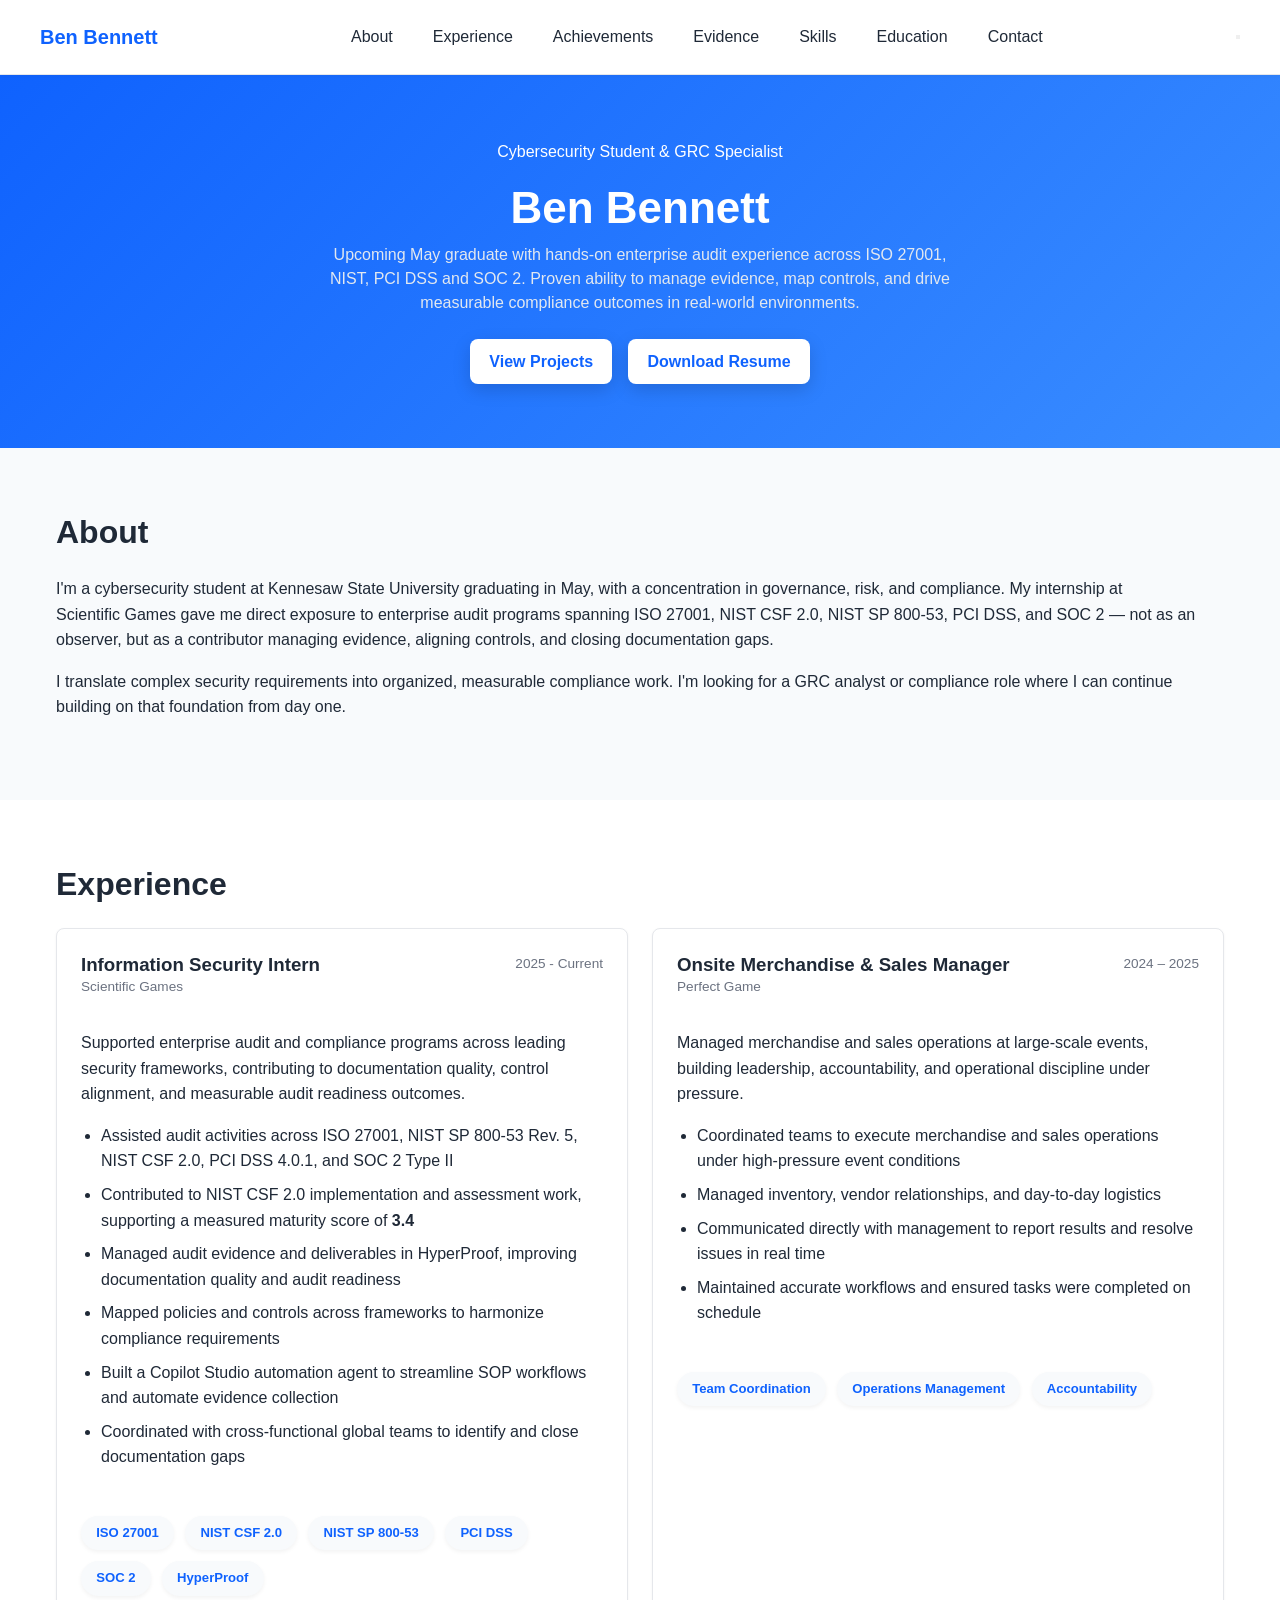
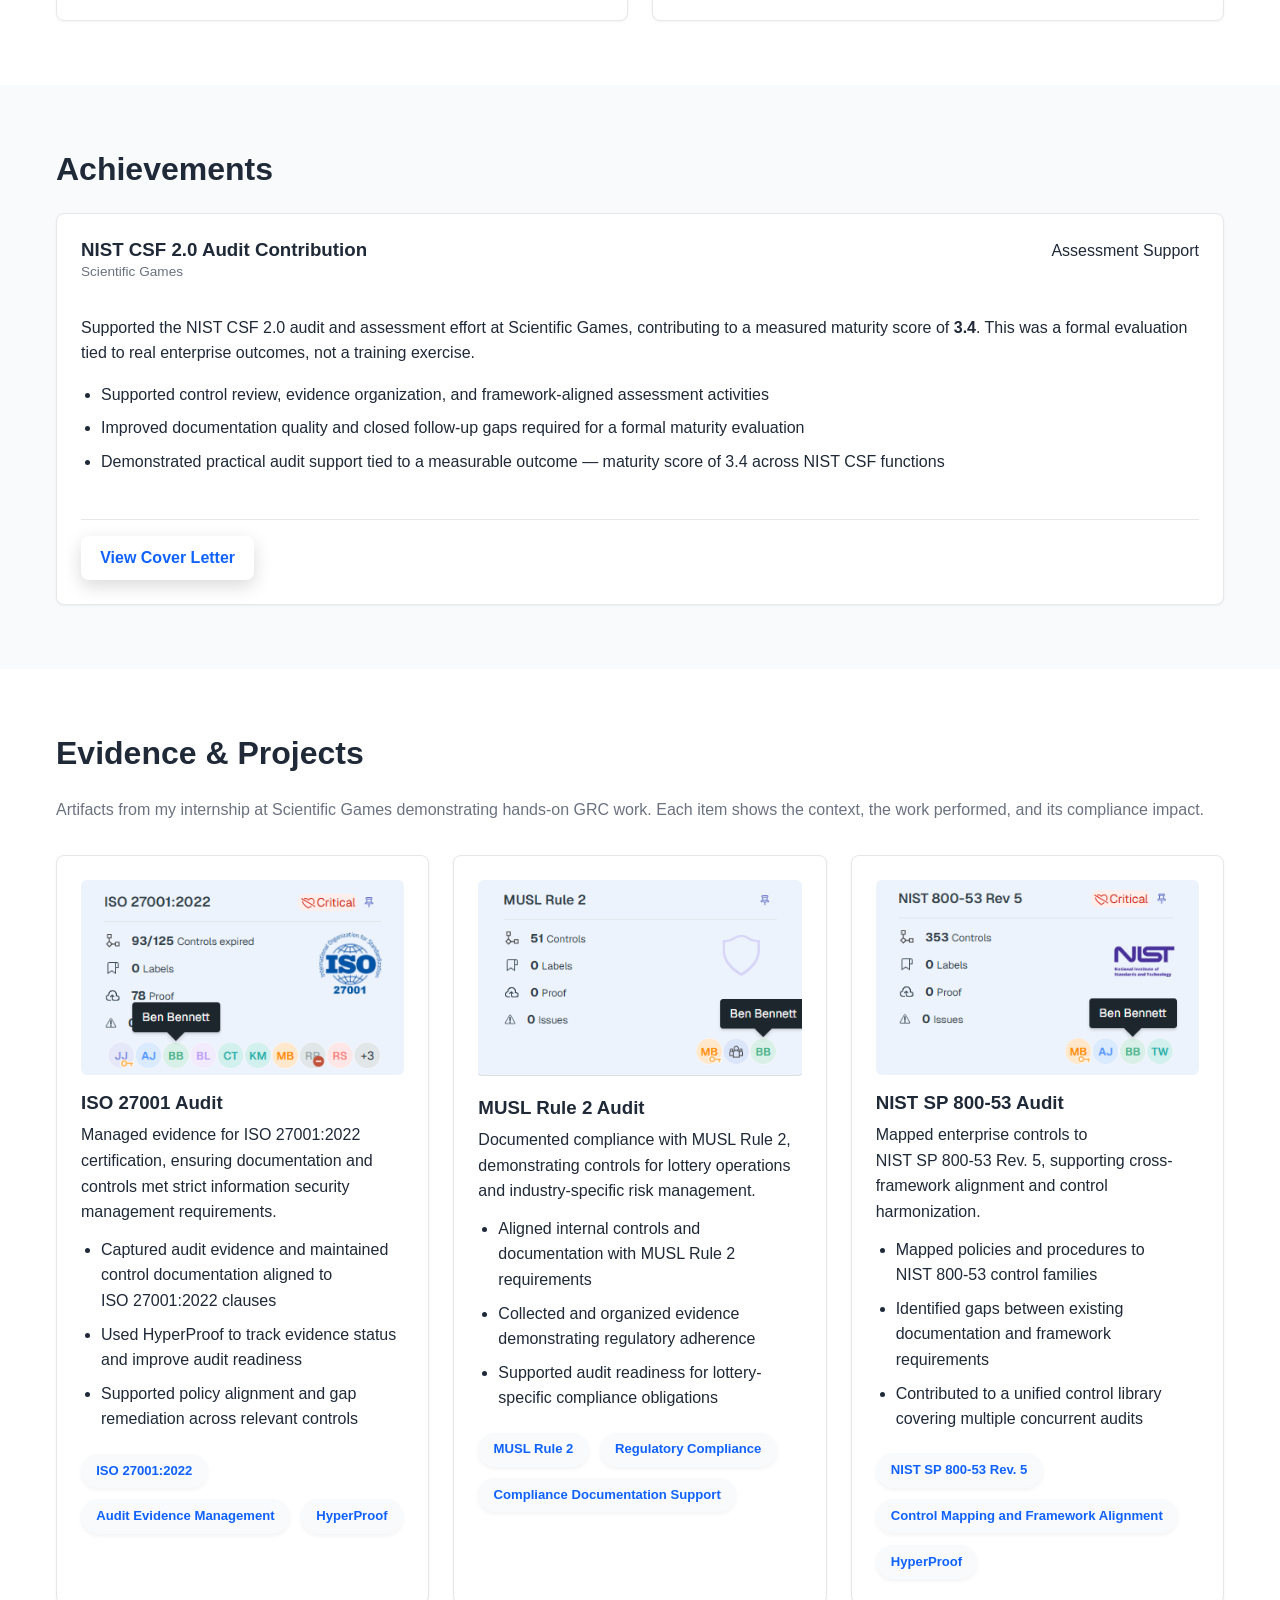
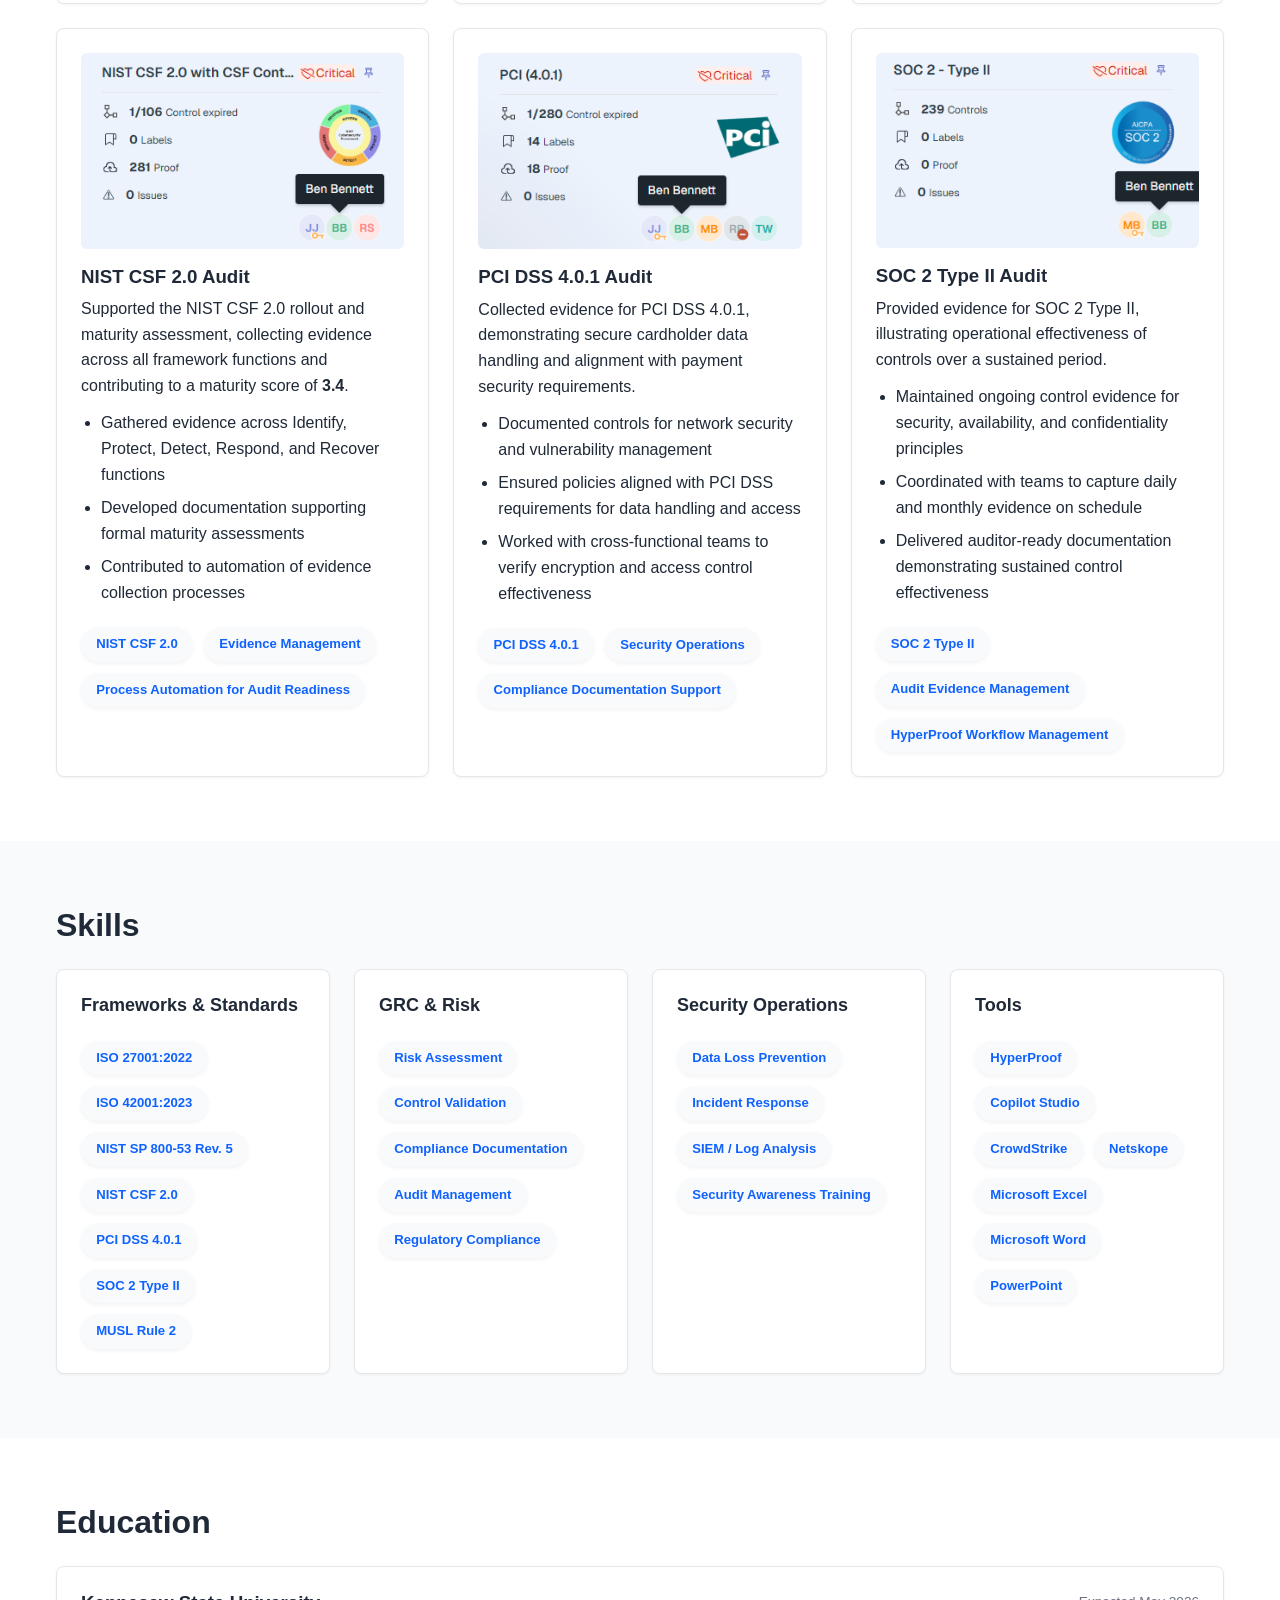
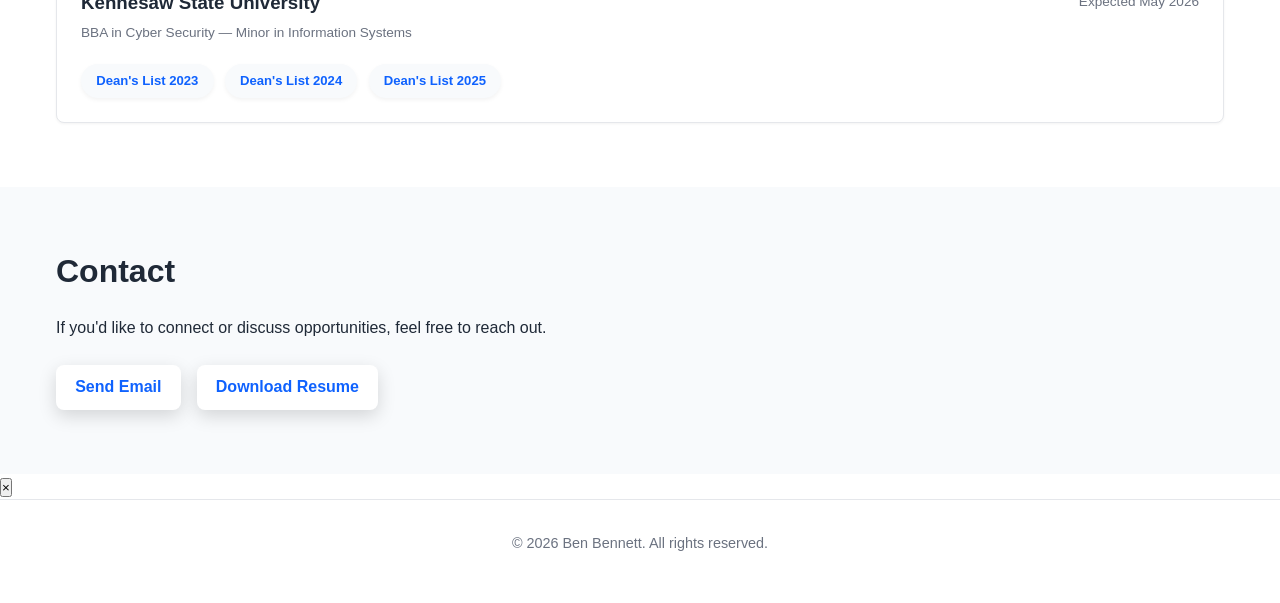
==== index.html @ 5d90ade7 "Update role dates in index.html" ====
<!DOCTYPE html>
<html lang="en">
<head>
  <meta charset="UTF-8" />
  <meta name="viewport" content="width=device-width, initial-scale=1.0" />
  <title>Ben Bennett | GRC‑Focused Cybersecurity Portfolio</title>
  <link rel="preconnect" href="https://fonts.googleapis.com" />
  <link rel="preconnect" href="https://fonts.gstatic.com" crossorigin />
  <link href="https://fonts.googleapis.com/css2?family=DM+Sans:ital,opsz,wght@0,9..40,400;0,9..40,500;0,9..40,600;0,9..40,700;1,9..40,400&family=DM+Mono:wght@400;500&display=swap" rel="stylesheet" />
  <link rel="stylesheet" href="style.css" />
</head>
<body>
  <!-- Sticky Navigation -->
  <header>
    <nav class="navbar">
      <div class="container">
        <a href="#hero" class="logo">Ben Bennett</a>
        <ul class="nav-links">
          <li><a href="#about">About</a></li>
          <li><a href="#experience">Experience</a></li>
          <li><a href="#achievements">Achievements</a></li>
          <li><a href="#evidence">Evidence</a></li>
          <li><a href="#skills">Skills</a></li>
          <li><a href="#education">Education</a></li>
          <li><a href="#contact">Contact</a></li>
        </ul>
        <button class="nav-toggle" aria-label="Toggle navigation" aria-expanded="false">
          <span></span><span></span><span></span>
        </button>
      </div>
    </nav>
  </header>

  <main>
    <!-- Hero Section -->
    <section id="hero" class="hero">
      <div class="container hero-content">
        <p class="hero-eyebrow">Cybersecurity Student &amp; GRC Specialist</p>
        <h1>Ben Bennett</h1>
        <p class="hero-subtitle">
          Upcoming May graduate with hands‑on enterprise audit experience across ISO&nbsp;27001, NIST, PCI&nbsp;DSS and SOC&nbsp;2. Proven ability to manage evidence, map controls, and drive measurable compliance outcomes in real-world environments.
        </p>
        <div class="hero-actions">
          <a href="#evidence" class="btn btn-primary">View Projects</a>
          <a href="assets/Ben_Bennett_Resume.pdf" class="btn btn-outline" download>Download Resume</a>
        </div>
      </div>
    </section>

    <!-- About Section -->
    <section id="about" class="section section-alt">
      <div class="container">
        <h2>About</h2>
        <div class="about-content">
          <p>
            I'm a cybersecurity student at Kennesaw State University graduating in May, with a concentration in governance, risk, and compliance. My internship at Scientific&nbsp;Games gave me direct exposure to enterprise audit programs spanning ISO&nbsp;27001, NIST CSF&nbsp;2.0, NIST&nbsp;SP&nbsp;800‑53, PCI&nbsp;DSS, and SOC&nbsp;2 — not as an observer, but as a contributor managing evidence, aligning controls, and closing documentation gaps.
          </p>
          <p>
            I translate complex security requirements into organized, measurable compliance work. I'm looking for a GRC analyst or compliance role where I can continue building on that foundation from day one.
          </p>
        </div>
      </div>
    </section>

    <!-- Experience Section -->
    <section id="experience" class="section">
      <div class="container">
        <h2>Experience</h2>
        <div class="experience-grid">

          <!-- Scientific Games -->
          <article class="card experience-card">
            <div class="role-header">
              <div>
                <h3>Information Security Intern</h3>
                <p class="role-company">Scientific Games</p>
              </div>
              <p class="role-date">2025 - Current</p>
            </div>
            <p class="role-summary">
              Supported enterprise audit and compliance programs across leading security frameworks, contributing to documentation quality, control alignment, and measurable audit readiness outcomes.
            </p>
            <ul class="experience-points">
              <li>Assisted audit activities across ISO&nbsp;27001, NIST&nbsp;SP&nbsp;800‑53&nbsp;Rev.&nbsp;5, NIST&nbsp;CSF&nbsp;2.0, PCI&nbsp;DSS&nbsp;4.0.1, and SOC&nbsp;2&nbsp;Type&nbsp;II</li>
              <li>Contributed to NIST&nbsp;CSF&nbsp;2.0 implementation and assessment work, supporting a measured maturity score of <strong>3.4</strong></li>
              <li>Managed audit evidence and deliverables in HyperProof, improving documentation quality and audit readiness</li>
              <li>Mapped policies and controls across frameworks to harmonize compliance requirements</li>
              <li>Built a Copilot Studio automation agent to streamline SOP workflows and automate evidence collection</li>
              <li>Coordinated with cross‑functional global teams to identify and close documentation gaps</li>
            </ul>
            <div class="tag-cloud">
              <span class="tag">ISO 27001</span>
              <span class="tag">NIST CSF 2.0</span>
              <span class="tag">NIST SP 800‑53</span>
              <span class="tag">PCI DSS</span>
              <span class="tag">SOC 2</span>
              <span class="tag">HyperProof</span>
            </div>
          </article>

          <!-- Perfect Game -->
          <article class="card experience-card">
            <div class="role-header">
              <div>
                <h3>Onsite Merchandise &amp; Sales Manager</h3>
                <p class="role-company">Perfect Game</p>
              </div>
              <p class="role-date">2024 – 2025</p>
            </div>
            <p class="role-summary">
              Managed merchandise and sales operations at large-scale events, building leadership, accountability, and operational discipline under pressure.
            </p>
            <ul class="experience-points">
              <li>Coordinated teams to execute merchandise and sales operations under high-pressure event conditions</li>
              <li>Managed inventory, vendor relationships, and day‑to‑day logistics</li>
              <li>Communicated directly with management to report results and resolve issues in real time</li>
              <li>Maintained accurate workflows and ensured tasks were completed on schedule</li>
            </ul>
            <div class="tag-cloud">
              <span class="tag">Team Coordination</span>
              <span class="tag">Operations Management</span>
              <span class="tag">Accountability</span>
            </div>
          </article>

        </div>
      </div>
    </section>

    <!-- Achievements Section -->
    <section id="achievements" class="section section-alt">
      <div class="container">
        <h2>Achievements</h2>
        <div class="achievement-grid">

          <article class="card achievement-card">
            <div class="role-header">
              <div>
                <h3>NIST CSF 2.0 Audit Contribution</h3>
                <p class="role-company">Scientific Games</p>
              </div>
              <span class="role-badge">Assessment Support</span>
            </div>
            <p class="role-summary">
              Supported the NIST&nbsp;CSF&nbsp;2.0 audit and assessment effort at Scientific Games, contributing to a measured maturity score of <strong>3.4</strong>. This was a formal evaluation tied to real enterprise outcomes, not a training exercise.
            </p>
            <ul class="experience-points">
              <li>Supported control review, evidence organization, and framework-aligned assessment activities</li>
              <li>Improved documentation quality and closed follow-up gaps required for a formal maturity evaluation</li>
              <li>Demonstrated practical audit support tied to a measurable outcome — maturity score of 3.4 across NIST CSF functions</li>
            </ul>
            <div class="achievement-actions">
              <a class="btn btn-primary" href="assets/NIST CSF 2.0 Audit Cover Letter - Redacted.pdf" target="_blank" rel="noopener">View Cover Letter</a>
            </div>
          </article>

        </div>
      </div>
    </section>

    <!-- Evidence Section -->
    <section id="evidence" class="section">
      <div class="container">
        <h2>Evidence &amp; Projects</h2>
        <p class="section-intro">
          Artifacts from my internship at Scientific Games demonstrating hands‑on GRC work. Each item shows the context, the work performed, and its compliance impact.
        </p>
        <div class="evidence-grid">

          <!-- ISO 27001 -->
          <article class="card evidence-card">
            <div class="evidence-image">
              <img src="assets/images/iso-27001.png" alt="ISO 27001 audit evidence screenshot" class="expandable-image" />
            </div>
            <div class="evidence-content">
              <h3>ISO 27001 Audit</h3>
              <p class="evidence-context">
                Managed evidence for ISO&nbsp;27001:2022 certification, ensuring documentation and controls met strict information security management requirements.
              </p>
              <ul class="evidence-points">
                <li>Captured audit evidence and maintained control documentation aligned to ISO&nbsp;27001:2022 clauses</li>
                <li>Used HyperProof to track evidence status and improve audit readiness</li>
                <li>Supported policy alignment and gap remediation across relevant controls</li>
              </ul>
              <div class="tag-cloud">
                <span class="tag">ISO 27001:2022</span>
                <span class="tag">Audit Evidence Management</span>
                <span class="tag">HyperProof</span>
              </div>
            </div>
          </article>

          <!-- MUSL Rule 2 -->
          <article class="card evidence-card">
            <div class="evidence-image">
              <img src="assets/images/musl-rule-2.png" alt="MUSL Rule 2 compliance screenshot" class="expandable-image" />
            </div>
            <div class="evidence-content">
              <h3>MUSL Rule 2 Audit</h3>
              <p class="evidence-context">
                Documented compliance with MUSL Rule 2, demonstrating controls for lottery operations and industry-specific risk management.
              </p>
              <ul class="evidence-points">
                <li>Aligned internal controls and documentation with MUSL Rule 2 requirements</li>
                <li>Collected and organized evidence demonstrating regulatory adherence</li>
                <li>Supported audit readiness for lottery-specific compliance obligations</li>
              </ul>
              <div class="tag-cloud">
                <span class="tag">MUSL Rule 2</span>
                <span class="tag">Regulatory Compliance</span>
                <span class="tag">Compliance Documentation Support</span>
              </div>
            </div>
          </article>

          <!-- NIST SP 800-53 -->
          <article class="card evidence-card">
            <div class="evidence-image">
              <img src="assets/images/nist-800-53.png" alt="NIST SP 800-53 control mapping screenshot" class="expandable-image" />
            </div>
            <div class="evidence-content">
              <h3>NIST SP 800‑53 Audit</h3>
              <p class="evidence-context">
                Mapped enterprise controls to NIST&nbsp;SP&nbsp;800‑53&nbsp;Rev.&nbsp;5, supporting cross-framework alignment and control harmonization.
              </p>
              <ul class="evidence-points">
                <li>Mapped policies and procedures to NIST&nbsp;800‑53 control families</li>
                <li>Identified gaps between existing documentation and framework requirements</li>
                <li>Contributed to a unified control library covering multiple concurrent audits</li>
              </ul>
              <div class="tag-cloud">
                <span class="tag">NIST SP 800‑53 Rev. 5</span>
                <span class="tag">Control Mapping and Framework Alignment</span>
                <span class="tag">HyperProof</span>
              </div>
            </div>
          </article>

          <!-- NIST CSF 2.0 -->
          <article class="card evidence-card">
            <div class="evidence-image">
              <img src="assets/images/nist-csf-2.0.png" alt="NIST CSF 2.0 evidence management screenshot" class="expandable-image" />
            </div>
            <div class="evidence-content">
              <h3>NIST CSF 2.0 Audit</h3>
              <p class="evidence-context">
                Supported the NIST&nbsp;CSF&nbsp;2.0 rollout and maturity assessment, collecting evidence across all framework functions and contributing to a maturity score of <strong>3.4</strong>.
              </p>
              <ul class="evidence-points">
                <li>Gathered evidence across Identify, Protect, Detect, Respond, and Recover functions</li>
                <li>Developed documentation supporting formal maturity assessments</li>
                <li>Contributed to automation of evidence collection processes</li>
              </ul>
              <div class="tag-cloud">
                <span class="tag">NIST CSF 2.0</span>
                <span class="tag">Evidence Management</span>
                <span class="tag">Process Automation for Audit Readiness</span>
              </div>
            </div>
          </article>

          <!-- PCI DSS -->
          <article class="card evidence-card">
            <div class="evidence-image">
              <img src="assets/images/pci-dss-4.0.1.png" alt="PCI DSS 4.0.1 evidence screenshot" class="expandable-image" />
            </div>
            <div class="evidence-content">
              <h3>PCI DSS 4.0.1 Audit</h3>
              <p class="evidence-context">
                Collected evidence for PCI&nbsp;DSS&nbsp;4.0.1, demonstrating secure cardholder data handling and alignment with payment security requirements.
              </p>
              <ul class="evidence-points">
                <li>Documented controls for network security and vulnerability management</li>
                <li>Ensured policies aligned with PCI&nbsp;DSS requirements for data handling and access</li>
                <li>Worked with cross-functional teams to verify encryption and access control effectiveness</li>
              </ul>
              <div class="tag-cloud">
                <span class="tag">PCI DSS 4.0.1</span>
                <span class="tag">Security Operations</span>
                <span class="tag">Compliance Documentation Support</span>
              </div>
            </div>
          </article>

          <!-- SOC 2 -->
          <article class="card evidence-card">
            <div class="evidence-image">
              <img src="assets/images/soc-2-type-ii.png" alt="SOC 2 Type II evidence screenshot" class="expandable-image" />
            </div>
            <div class="evidence-content">
              <h3>SOC 2 Type II Audit</h3>
              <p class="evidence-context">
                Provided evidence for SOC&nbsp;2&nbsp;Type&nbsp;II, illustrating operational effectiveness of controls over a sustained period.
              </p>
              <ul class="evidence-points">
                <li>Maintained ongoing control evidence for security, availability, and confidentiality principles</li>
                <li>Coordinated with teams to capture daily and monthly evidence on schedule</li>
                <li>Delivered auditor-ready documentation demonstrating sustained control effectiveness</li>
              </ul>
              <div class="tag-cloud">
                <span class="tag">SOC 2 Type II</span>
                <span class="tag">Audit Evidence Management</span>
                <span class="tag">HyperProof Workflow Management</span>
              </div>
            </div>
          </article>

        </div>
      </div>
    </section>

    <!-- Skills Section -->
    <section id="skills" class="section section-alt">
      <div class="container">
        <h2>Skills</h2>
        <div class="skills-grid">

          <div class="skill-group">
            <h3>Frameworks &amp; Standards</h3>
            <div class="tag-cloud">
              <span class="tag">ISO 27001:2022</span>
              <span class="tag">ISO 42001:2023</span>
              <span class="tag">NIST SP 800‑53 Rev. 5</span>
              <span class="tag">NIST CSF 2.0</span>
              <span class="tag">PCI DSS 4.0.1</span>
              <span class="tag">SOC 2 Type II</span>
              <span class="tag">MUSL Rule 2</span>
            </div>
          </div>

          <div class="skill-group">
            <h3>GRC &amp; Risk</h3>
            <div class="tag-cloud">
              <span class="tag">Risk Assessment</span>
              <span class="tag">Control Validation</span>
              <span class="tag">Compliance Documentation</span>
              <span class="tag">Audit Management</span>
              <span class="tag">Regulatory Compliance</span>
            </div>
          </div>

          <div class="skill-group">
            <h3>Security Operations</h3>
            <div class="tag-cloud">
              <span class="tag">Data Loss Prevention</span>
              <span class="tag">Incident Response</span>
              <span class="tag">SIEM / Log Analysis</span>
              <span class="tag">Security Awareness Training</span>
            </div>
          </div>

          <div class="skill-group">
            <h3>Tools</h3>
            <div class="tag-cloud">
              <span class="tag">HyperProof</span>
              <span class="tag">Copilot Studio</span>
              <span class="tag">CrowdStrike</span>
              <span class="tag">Netskope</span>
              <span class="tag">Microsoft Excel</span>
              <span class="tag">Microsoft Word</span>
              <span class="tag">PowerPoint</span>
            </div>
          </div>

        </div>
      </div>
    </section>

    <!-- Education Section -->
    <section id="education" class="section">
      <div class="container">
        <h2>Education</h2>
        <div class="education-card card">
          <div class="role-header">
            <div>
              <h3>Kennesaw State University</h3>
              <p class="role-company">BBA in Cyber Security &mdash; Minor in Information Systems</p>
            </div>
            <p class="role-date">Expected May 2026</p>
          </div>
          <div class="tag-cloud" style="margin-top: 0.75rem;">
            <span class="tag tag-accent">Dean's List 2023</span>
            <span class="tag tag-accent">Dean's List 2024</span>
            <span class="tag tag-accent">Dean's List 2025</span>
          </div>
        </div>
      </div>
    </section>

    <!-- Contact Section -->
    <section id="contact" class="section section-alt">
      <div class="container">
        <h2>Contact</h2>
        <p>
          If you'd like to connect or discuss opportunities, feel free to reach out.
        </p>
        <div class="contact-items">
          <a href="mailto:your-email@example.com" class="btn btn-primary">Send Email</a>
          <a href="assets/Ben_Bennett_Resume.pdf" class="btn btn-outline" download>Download Resume</a>
        </div>
      </div>
    </section>
  </main>

  <!-- Image Lightbox -->
  <div id="lightbox" class="lightbox" role="dialog" aria-modal="true" aria-label="Image preview">
    <button class="lightbox-close" id="lightbox-close" aria-label="Close preview">&times;</button>
    <img id="lightbox-img" src="" alt="" />
  </div>

  <footer class="footer">
    <div class="container">
      <p>&copy; 2026 Ben Bennett. All rights reserved.</p>
    </div>
  </footer>

  <script src="script.js"></script>
</body>
</html>
---- style.css ----
:root {
  --primary: #0F62FE;
  --secondary: #0043CE;
  --bg: #FFFFFF;
  --alt-bg: #F8FAFC;
  --text: #1F2937;
  --muted-text: #6B7280;
  --card-bg: #FFFFFF;
  --line: #E5E7EB;
  --shadow: 0 1px 3px rgba(0, 0, 0, 0.05);
}

/* Global resets */
* {
  box-sizing: border-box;
  margin: 0;
  padding: 0;
}

body {
  font-family: "Inter", "Segoe UI", Tahoma, Geneva, Verdana, sans-serif;
  font-size: 16px;
  line-height: 1.6;
  background: var(--bg);
  color: var(--text);
}

h1, h2, h3 {
  font-weight: 700;
  line-height: 1.25;
}

p {
  margin-bottom: 1rem;
}

a {
  color: var(--primary);
  text-decoration: none;
}
a:hover {
  text-decoration: underline;
}

/* Container */
.container {
  width: 100%;
  max-width: 1200px;
  margin: 0 auto;
  padding: 0 1rem;
}

/* Navigation */
.navbar {
  position: sticky;
  top: 0;
  width: 100%;
  background: var(--bg);
  z-index: 1000;
  border-bottom: 1px solid var(--line);
  box-shadow: 0 2px 4px rgba(0, 0, 0, 0.04);
}
.navbar .container {
  display: flex;
  justify-content: space-between;
  align-items: center;
  padding: 1rem 0;
}
.logo {
  font-size: 1.25rem;
  font-weight: 700;
  color: var(--primary);
  text-decoration: none;
}
.nav-links {
  display: flex;
  list-style: none;
  gap: 1rem;
}
.nav-links a {
  display: block;
  padding: 0.5rem 0.75rem;
  font-weight: 500;
  border-radius: 6px;
  color: var(--text);
  transition: background 0.2s, color 0.2s;
}
.nav-links a:hover {
  background: var(--primary);
  color: #ffffff;
}

/* Hero */
.hero {
  background: linear-gradient(135deg, var(--primary) 0%, #3A8DFF 100%);
  color: #ffffff;
  text-align: center;
  padding: 4rem 0;
}
.hero h1 {
  font-size: 2.75rem;
  margin-bottom: 0.5rem;
}
.hero h2 {
  font-size: 1.5rem;
  font-weight: 500;
  margin-bottom: 1rem;
}
.hero-subtitle {
  max-width: 640px;
  margin: 0 auto 1.5rem;
  line-height: 1.5;
  color: #E2E8F0;
}
.hero-actions {
  display: flex;
  justify-content: center;
  align-items: center;
  flex-wrap: wrap;
  gap: 1rem;
}

/* Buttons */
.btn {
  display: inline-block;
  padding: 0.6rem 1.2rem;
  border-radius: 8px;
  background: #ffffff;
  color: var(--primary);
  text-decoration: none;
  font-weight: 600;
  box-shadow: 0 6px 18px rgba(0,0,0,0.15);
  transition: all 0.2s ease;
}

.btn:hover {
  transform: translateY(-2px);
  box-shadow: 0 10px 22px rgba(0,0,0,0.2);
}
.btn-primary {
  background: #ffffff;
  color: var(--primary);
}
.btn-primary:hover {
  background: #e2e8f0;
}
.btn-secondary {
  background: var(--secondary);
  color: #ffffff;
}
.btn-secondary:hover {
  background: var(--primary);
}

/* Sections */
.section {
  padding: 4rem 0;
}
.section-alt {
  background: var(--alt-bg);
}
.section h2 {
  font-size: 2rem;
  margin-bottom: 1.5rem;
  color: var(--text);
}
.section-intro {
  margin-bottom: 2rem;
  color: var(--muted-text);
}

/* Cards */
.card {
  background: var(--card-bg);
  border: 1px solid var(--line);
  border-radius: 8px;
  padding: 1.5rem;
  box-shadow: var(--shadow);
  transition: box-shadow 0.2s ease;
}
.card:hover {
  box-shadow: 0 4px 8px rgba(0, 0, 0, 0.08);
}
.experience-card, .achievement-card, .evidence-card {
  display: flex;
  flex-direction: column;
}

/* Role headers */
.role-header {
  display: flex;
  justify-content: space-between;
  align-items: flex-start;
  margin-bottom: 1rem;
}
.role-company, .role-date {
  font-size: 0.85rem;
  color: var(--muted-text);
}
.role-summary {
  margin-bottom: 1rem;
  color: var(--text);
}
.experience-points, .evidence-points {
  list-style: disc;
  padding-left: 1.25rem;
  margin-bottom: 1rem;
  color: var(--text);
}
.experience-points li, .evidence-points li {
  margin-bottom: 0.5rem;
}
.achievement-actions {
  margin-top: 1.25rem;
  padding-top: 1rem;
  border-top: 1px solid var(--line);
  display: flex;
  justify-content: flex-start;
}

/* Grids */
.experience-grid,
.achievement-grid,
.evidence-grid,
.skills-grid {
  display: grid;
  grid-template-columns: repeat(auto-fit, minmax(280px, 1fr));
  gap: 1.5rem;
}
.skills-grid {
  grid-template-columns: repeat(auto-fit, minmax(240px, 1fr));
}

/* Evidence cards */
.evidence-card .evidence-image img {
  width: 100%;
  border-radius: 6px;
  margin-bottom: 1rem;
  display: block;
}
.evidence-content h3 {
  margin-bottom: 0.5rem;
}
.evidence-context {
  margin-bottom: 0.75rem;
  color: var(--text);
}
.evidence-tags {
  display: flex;
  flex-wrap: wrap;
  gap: 0.7rem;
  margin-top: 1.35rem;
  align-items: flex-start;
}

/* Tag styling */
.tag-cloud, .evidence-tags {
  display: flex;
  flex-wrap: wrap;
  gap: 0.7rem;
  margin-top: 1.35rem;
  align-items: flex-start;
}
.tag {
  display: inline-flex;
  align-items: center;
  justify-content: center;
  text-align: center;
  padding: 0.5rem 0.95rem;
  min-height: 2.15rem;
  max-width: 100%;
  font-size: 0.82rem;
  font-weight: 600;
  border-radius: 9999px;
  background: var(--alt-bg);
  color: var(--primary);
  line-height: 1.25;
  box-shadow: 0 2px 4px rgba(0, 0, 0, 0.05);
}

/* Skill groups */
.skill-group {
  background: var(--card-bg);
  border: 1px solid var(--line);
  border-radius: 8px;
  padding: 1.5rem;
  box-shadow: var(--shadow);
}
.skill-group h3 {
  margin-bottom: 0.75rem;
  font-size: 1.125rem;
}

/* Education */
.education-card {
  text-align: left;
}
.education-card h3 {
  margin-bottom: 0.5rem;
}
.education-card p {
  margin-bottom: 0.25rem;
}

/* Contact */
.contact-items {
  display: flex;
  flex-wrap: wrap;
  gap: 1rem;
  margin-top: 1.5rem;
}

/* Footer */
.footer {
  padding: 2rem 0;
  background: var(--bg);
  border-top: 1px solid var(--line);
  text-align: center;
}
.footer p {
  font-size: 0.9rem;
  color: var(--muted-text);
}

/* Responsive adjustments */
@media (max-width: 600px) {
  .hero h1 {
    font-size: 2.2rem;
  }
  .hero h2 {
    font-size: 1.2rem;
  }
}

.evidence-content .evidence-tags,
.skill-group .tag-cloud {
  padding-top: 0.15rem;
}

.evidence-tags .tag,
.tag-cloud .tag {
  align-self: center;
}
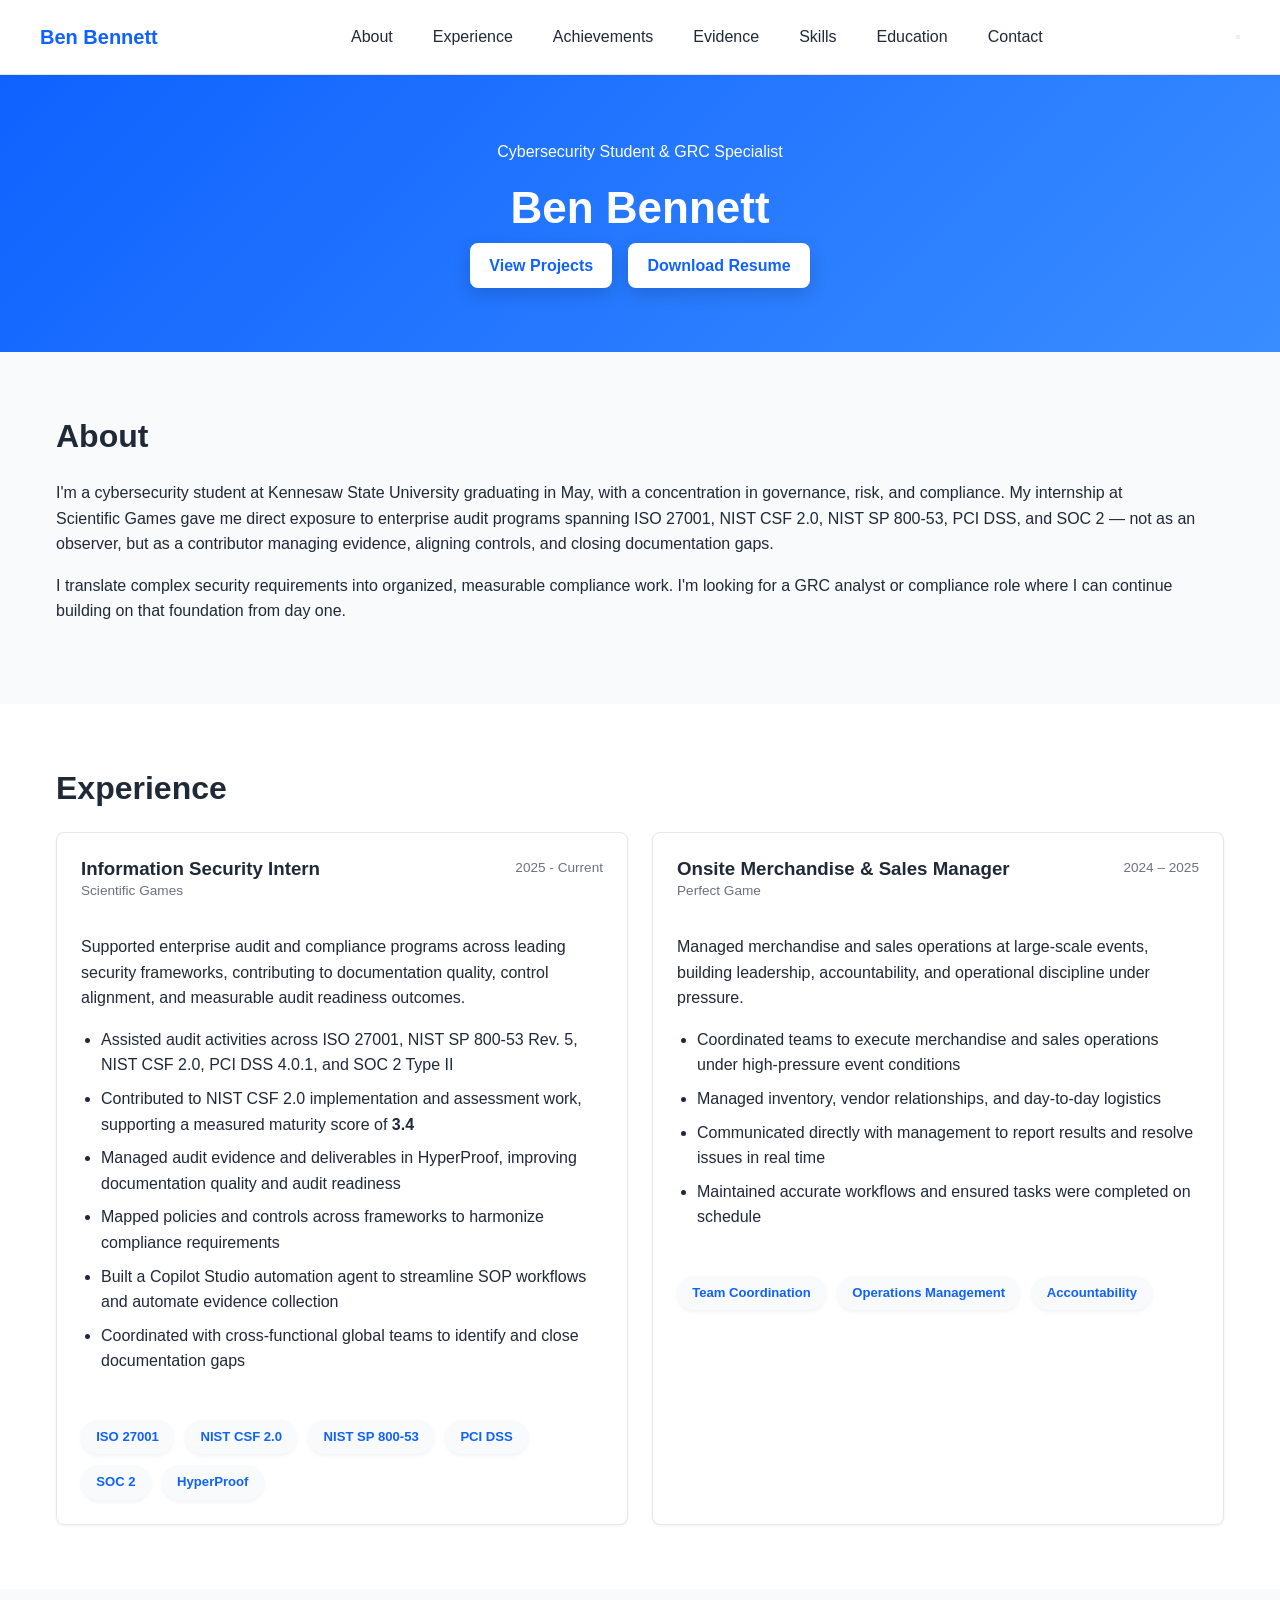
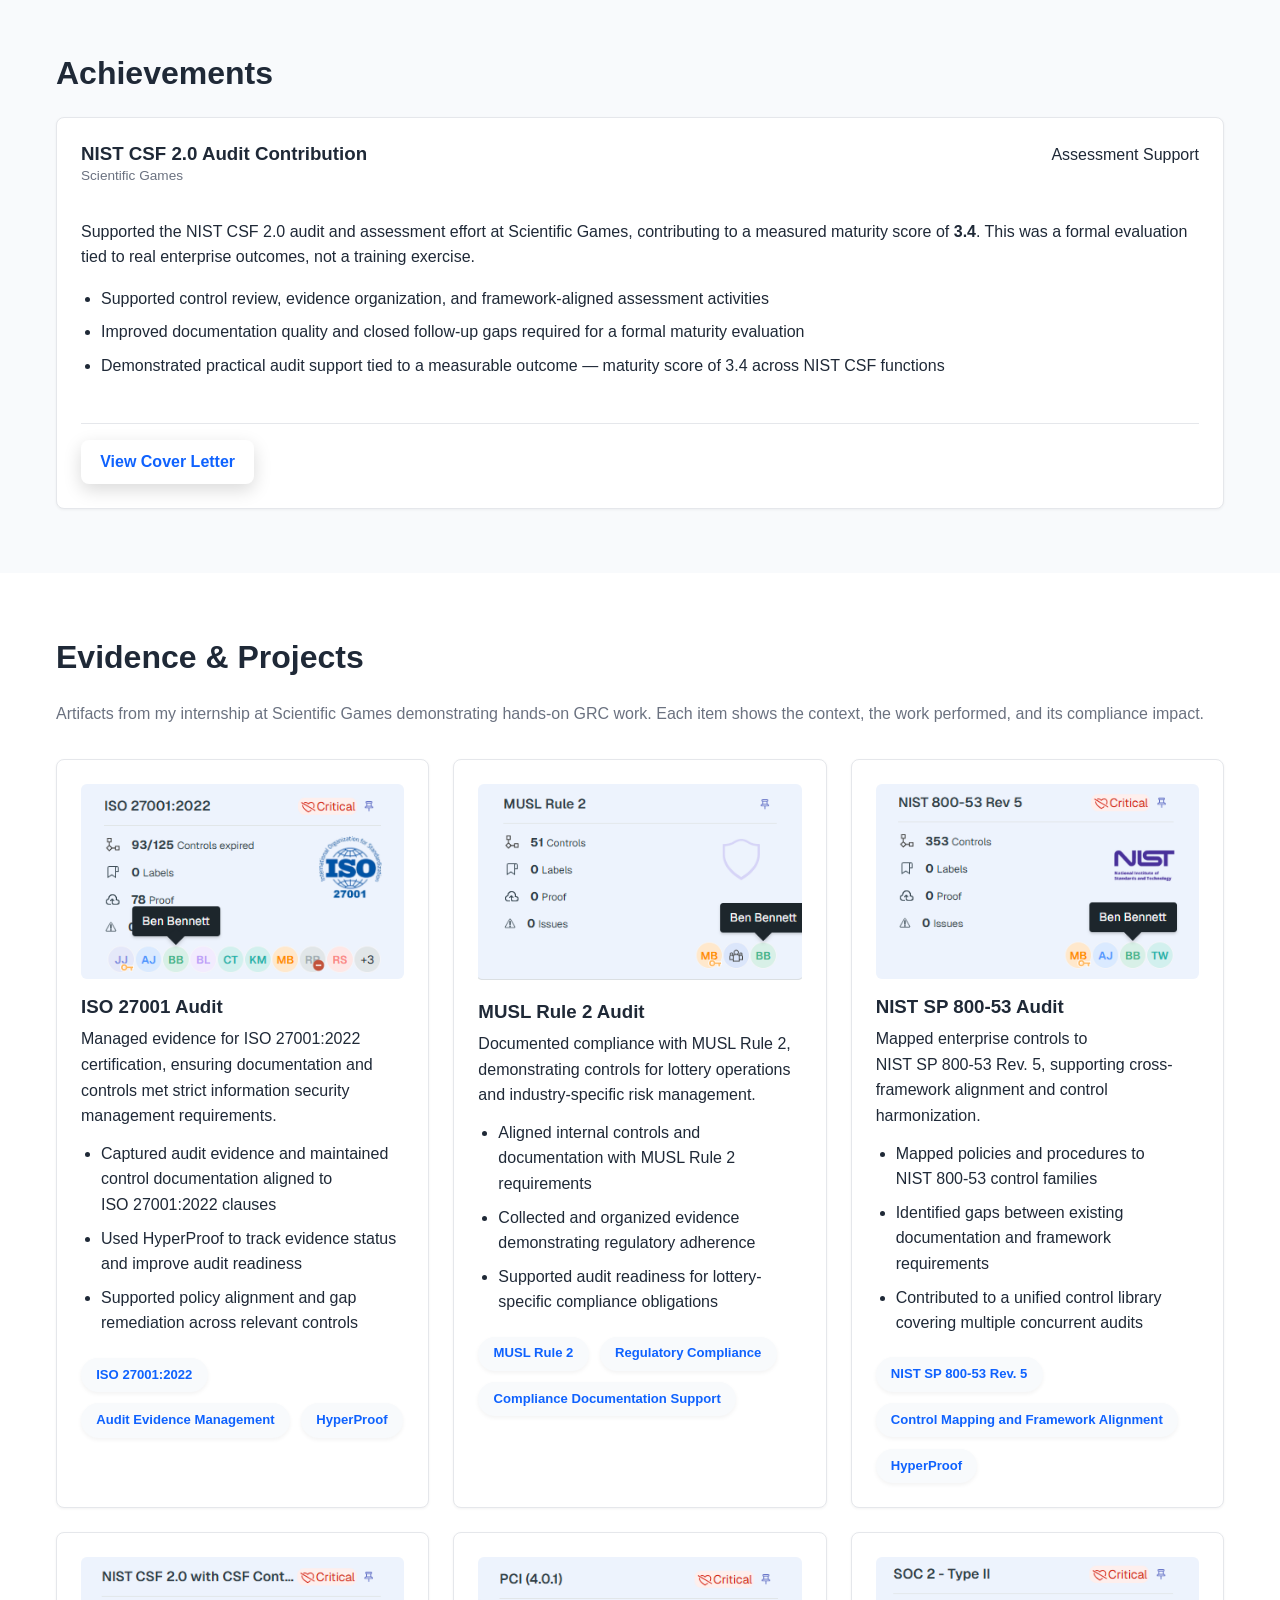
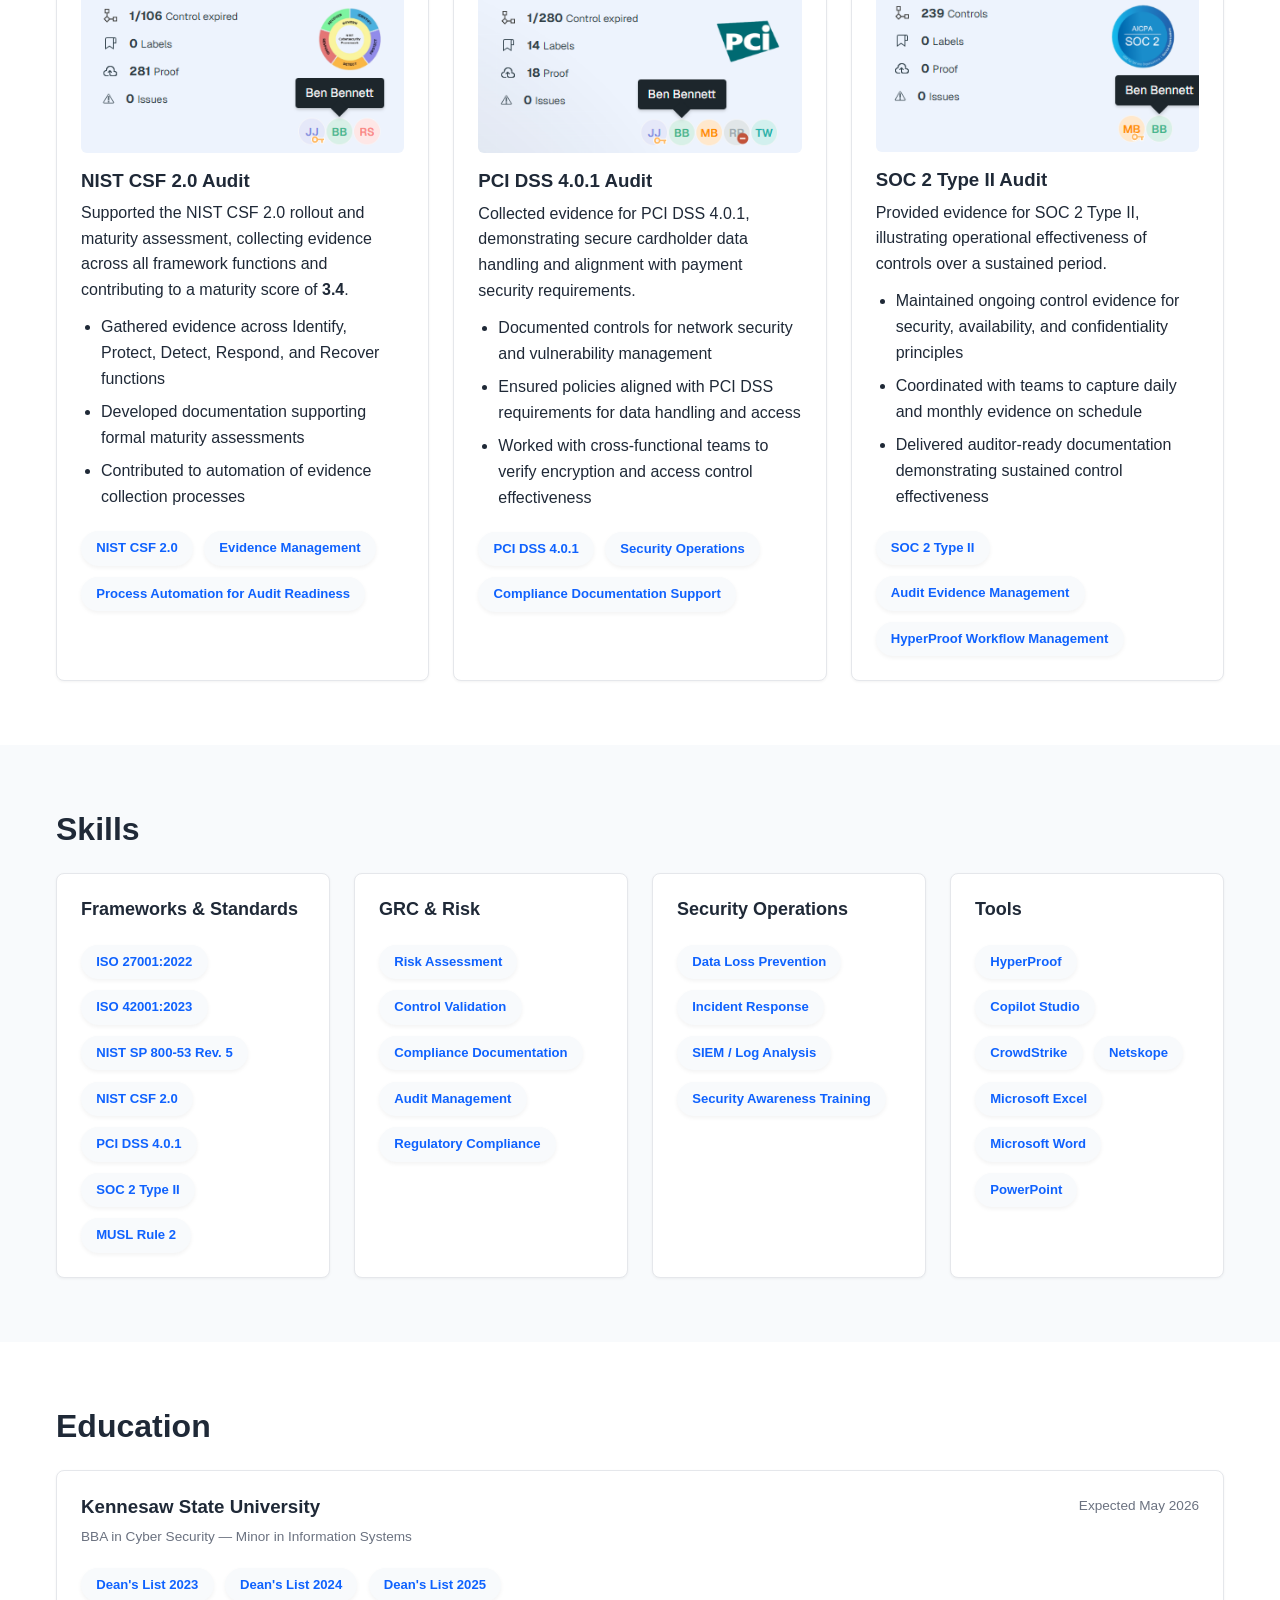
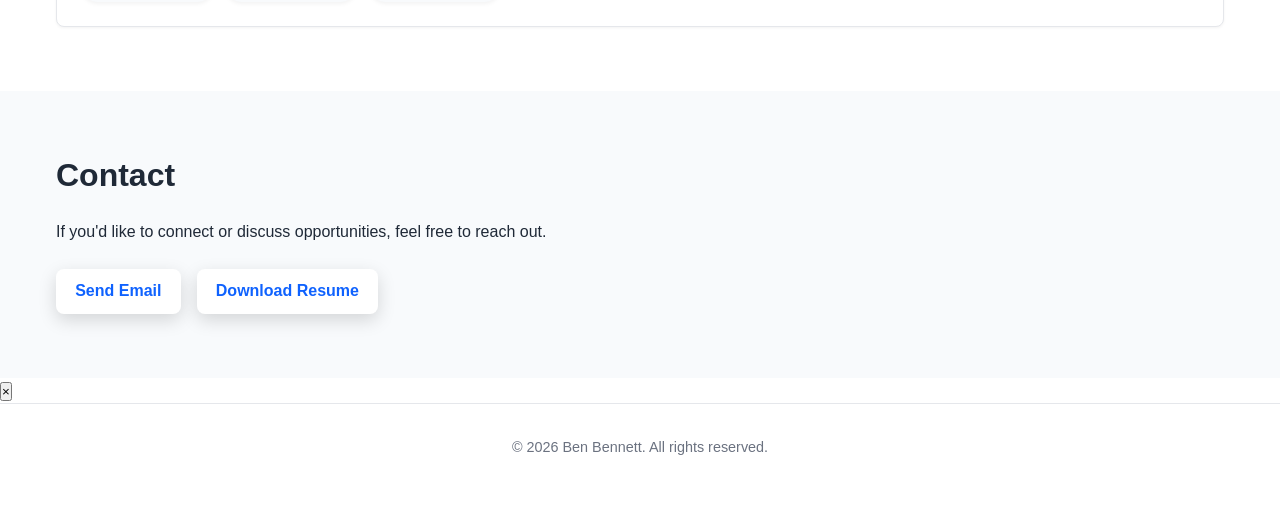
==== commit ce53afbb: "Remove hero subtitle from index.html Removed the hero subtitle paragraph detailing experience." ====
--- a/index.html
+++ b/index.html
@@ -37,9 +37,6 @@
       <div class="container hero-content">
         <p class="hero-eyebrow">Cybersecurity Student &amp; GRC Specialist</p>
         <h1>Ben Bennett</h1>
-        <p class="hero-subtitle">
-          Upcoming May graduate with hands‑on enterprise audit experience across ISO&nbsp;27001, NIST, PCI&nbsp;DSS and SOC&nbsp;2. Proven ability to manage evidence, map controls, and drive measurable compliance outcomes in real-world environments.
-        </p>
         <div class="hero-actions">
           <a href="#evidence" class="btn btn-primary">View Projects</a>
           <a href="assets/Ben_Bennett_Resume.pdf" class="btn btn-outline" download>Download Resume</a>
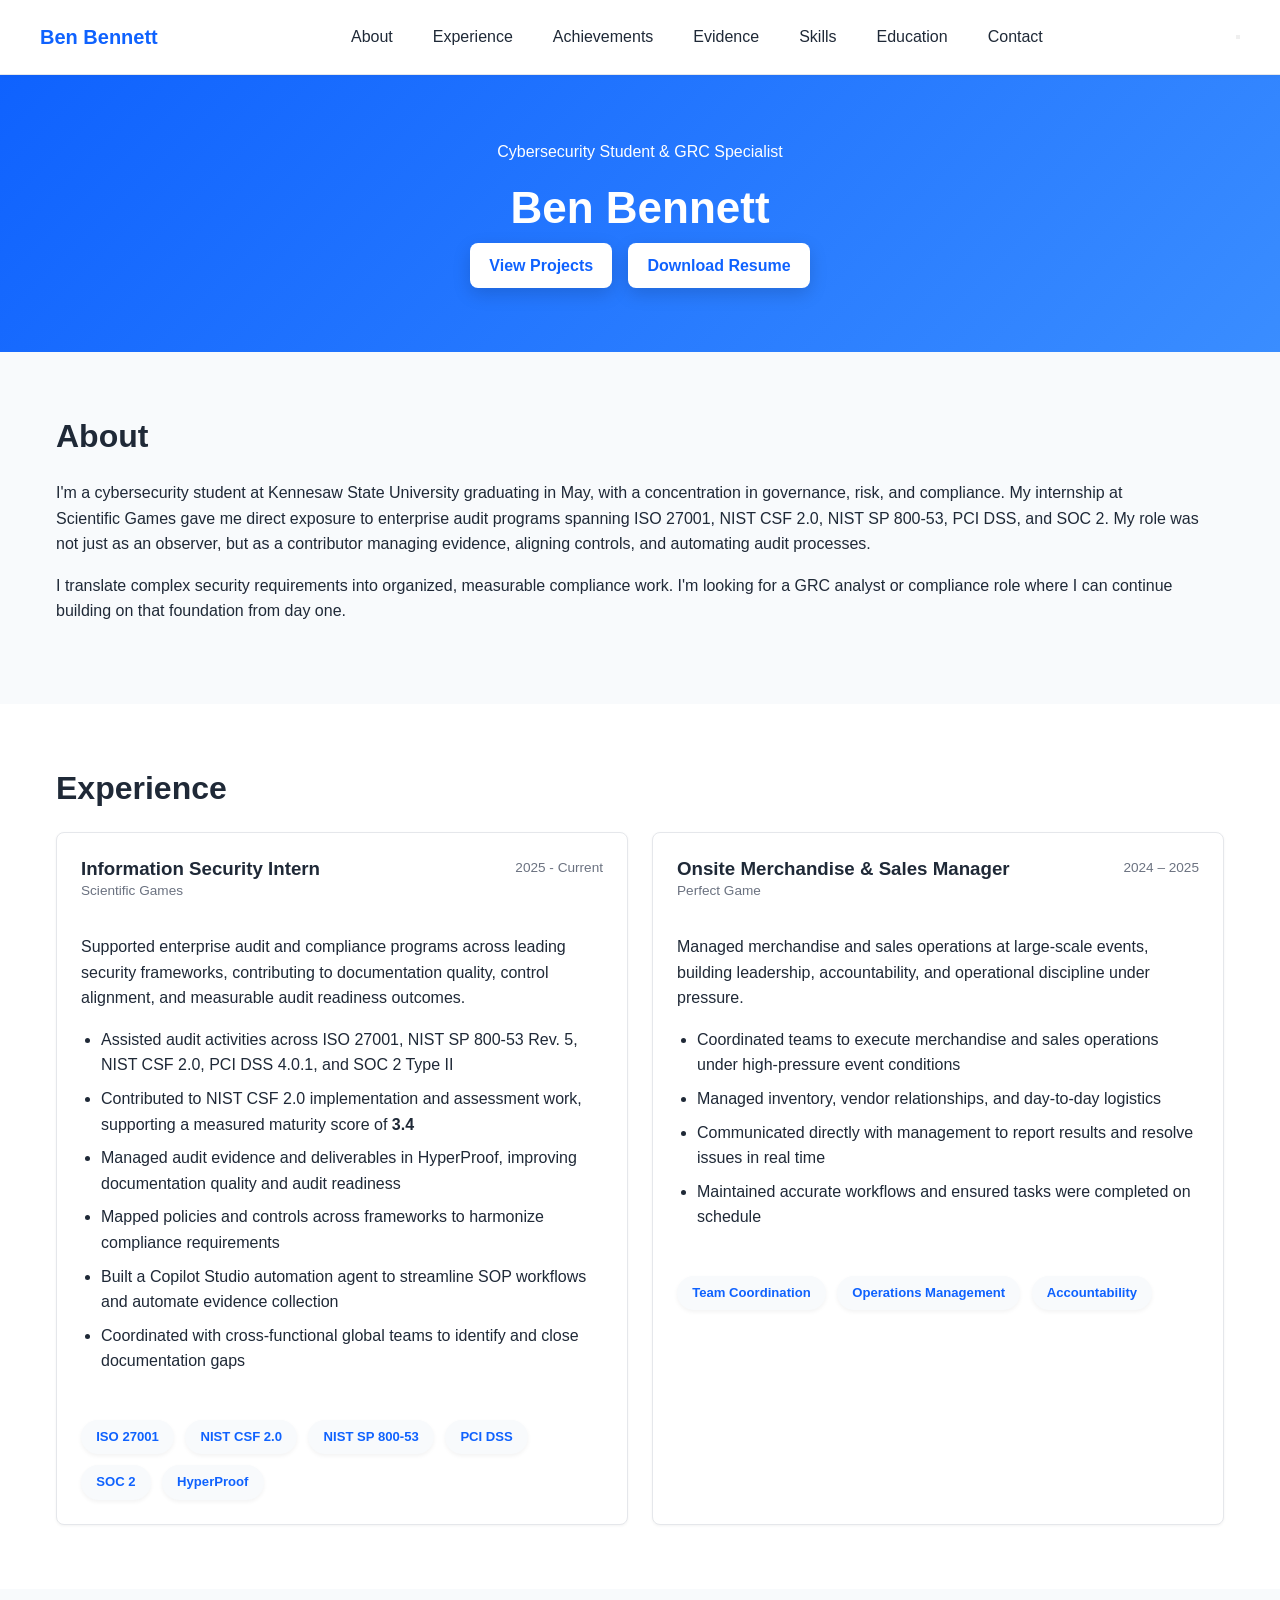
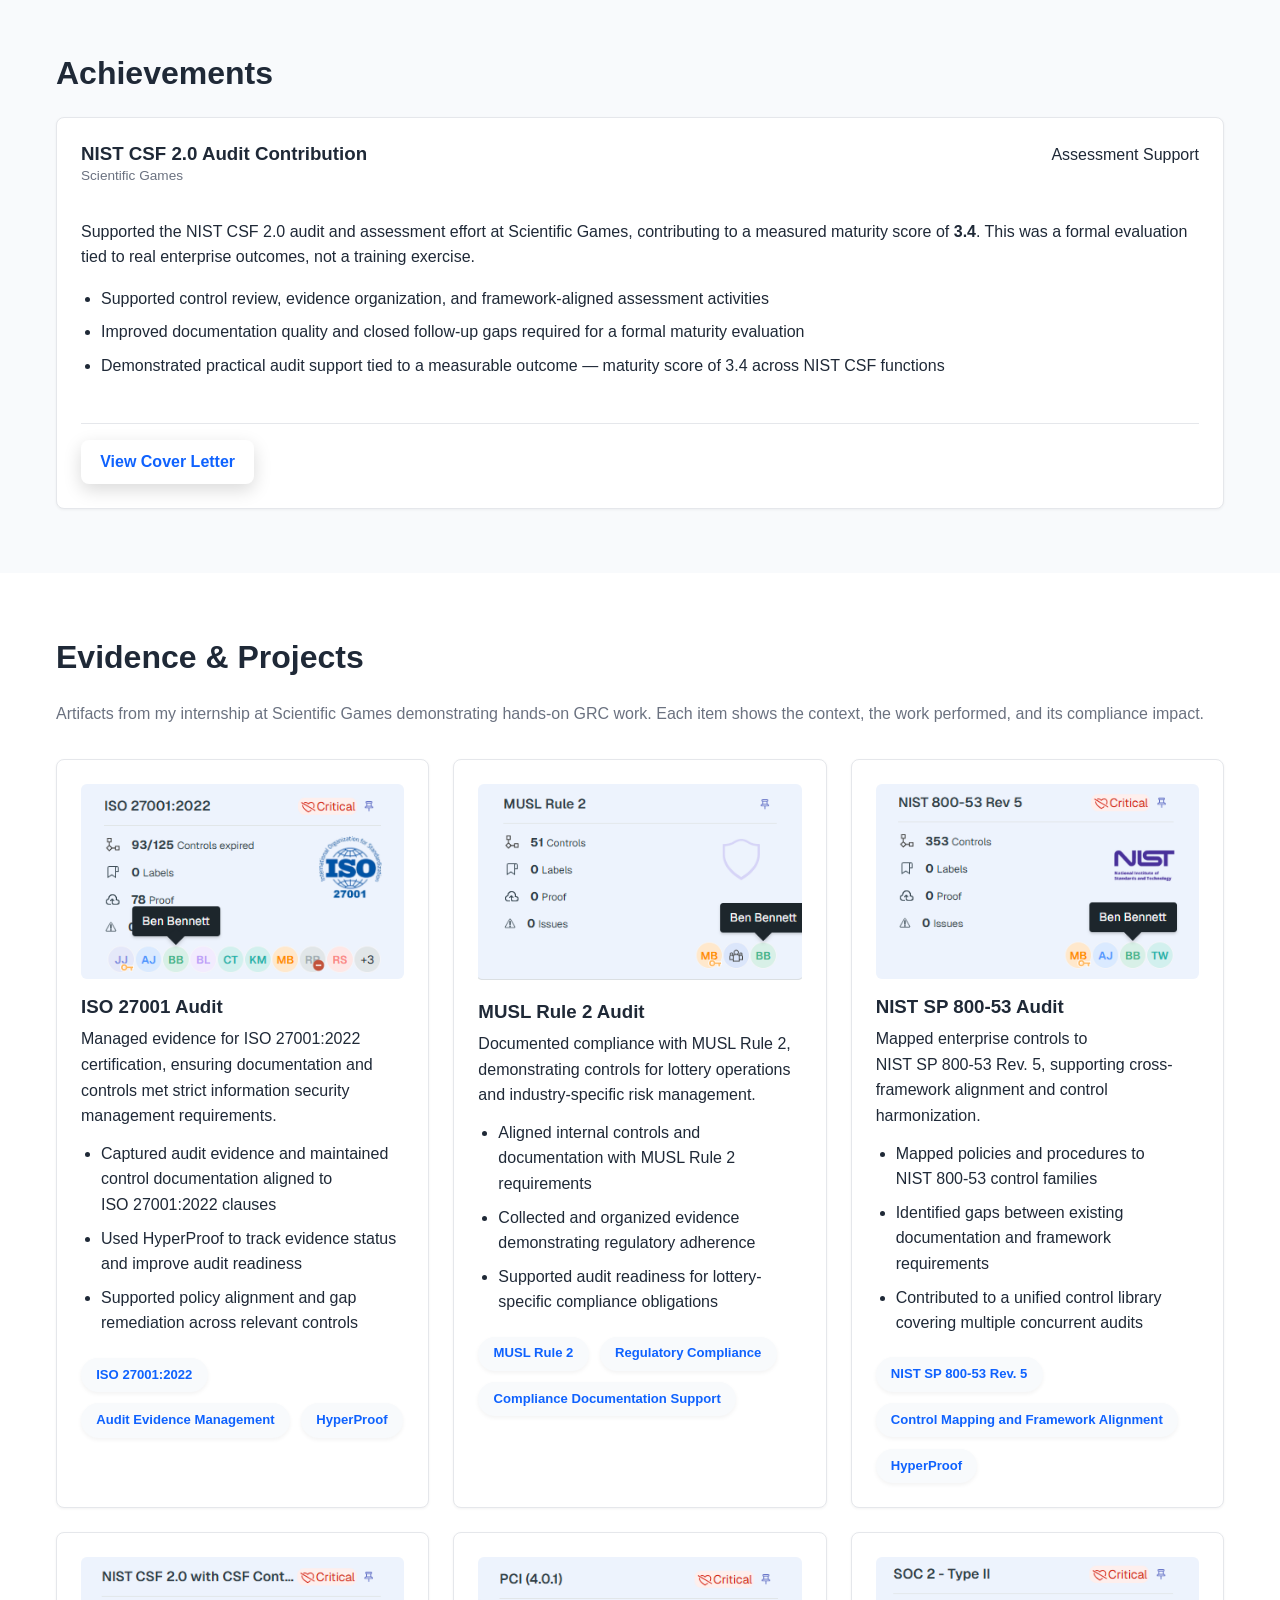
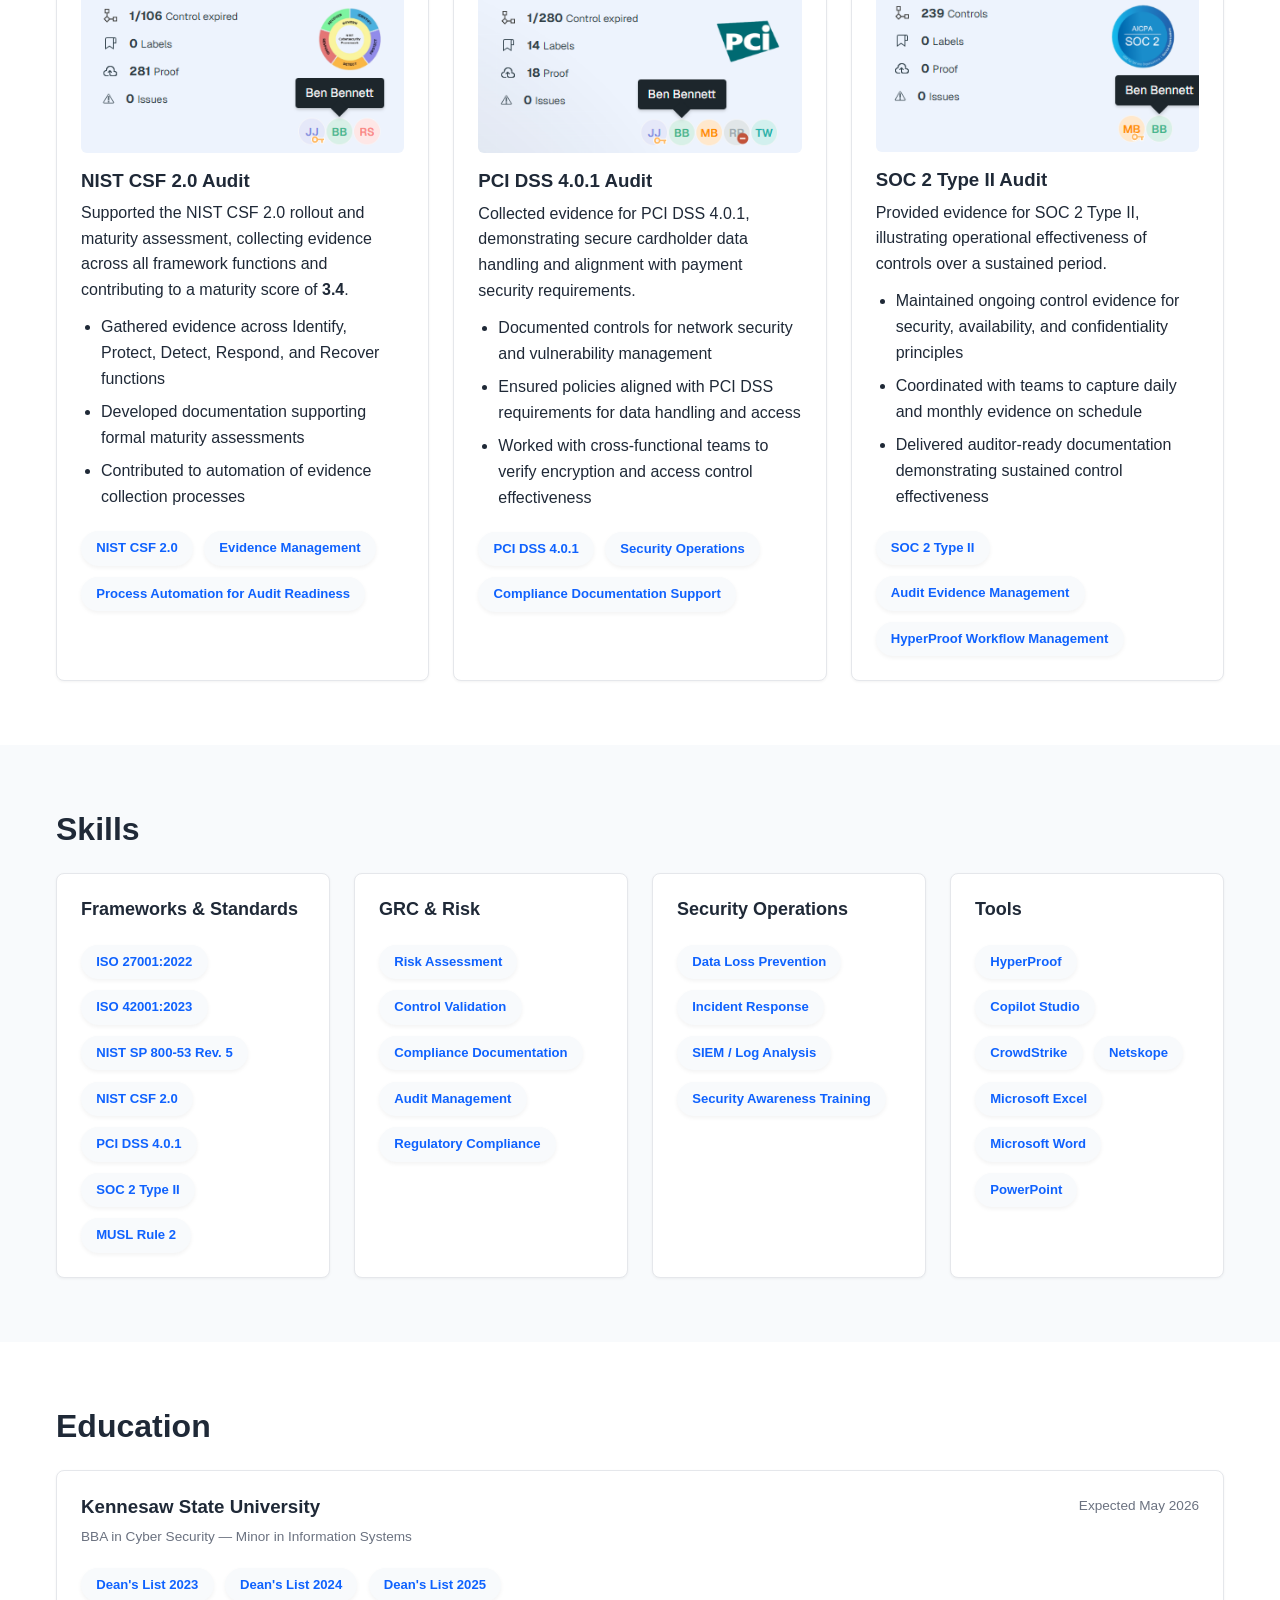
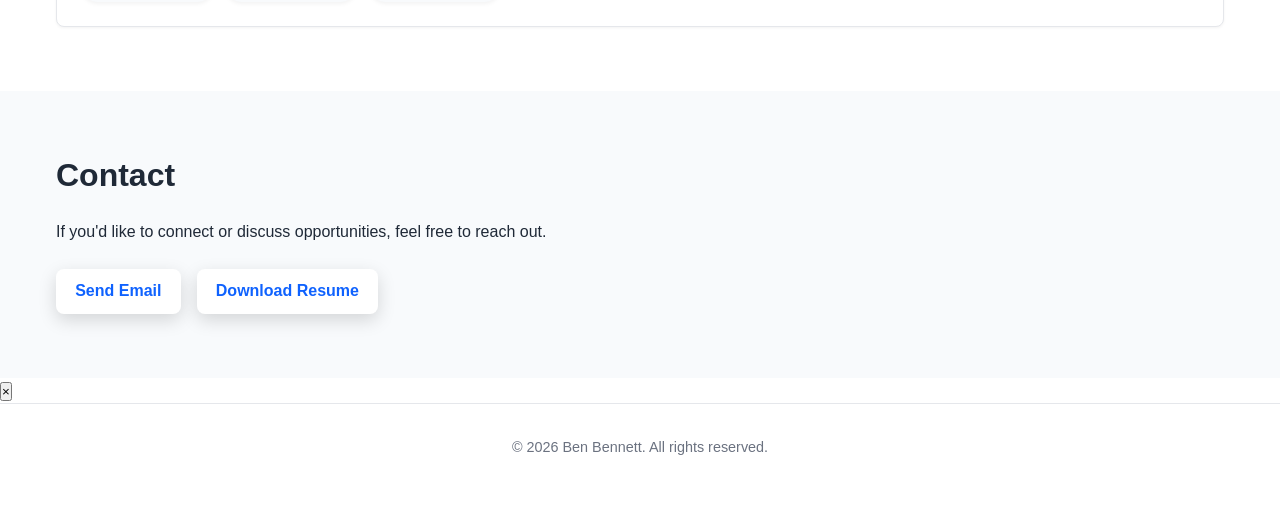
==== commit 6407f71d: "Revise internship experience in About section Updated internship description to emphasize active rol" ====
--- a/index.html
+++ b/index.html
@@ -39,7 +39,7 @@
         <h1>Ben Bennett</h1>
         <div class="hero-actions">
           <a href="#evidence" class="btn btn-primary">View Projects</a>
-          <a href="assets/Ben_Bennett_Resume.pdf" class="btn btn-outline" download>Download Resume</a>
+          <a href="assets/Ben_Bennett_Resume.pdf" class="btn btn-primary" download>Download Resume</a>
         </div>
       </div>
     </section>
@@ -50,7 +50,7 @@
         <h2>About</h2>
         <div class="about-content">
           <p>
-            I'm a cybersecurity student at Kennesaw State University graduating in May, with a concentration in governance, risk, and compliance. My internship at Scientific&nbsp;Games gave me direct exposure to enterprise audit programs spanning ISO&nbsp;27001, NIST CSF&nbsp;2.0, NIST&nbsp;SP&nbsp;800‑53, PCI&nbsp;DSS, and SOC&nbsp;2 — not as an observer, but as a contributor managing evidence, aligning controls, and closing documentation gaps.
+            I'm a cybersecurity student at Kennesaw State University graduating in May, with a concentration in governance, risk, and compliance. My internship at Scientific&nbsp;Games gave me direct exposure to enterprise audit programs spanning ISO&nbsp;27001, NIST CSF&nbsp;2.0, NIST&nbsp;SP&nbsp;800‑53, PCI&nbsp;DSS, and SOC&nbsp;2. My role was not just as an observer, but as a contributor managing evidence, aligning controls, and automating audit processes.
           </p>
           <p>
             I translate complex security requirements into organized, measurable compliance work. I'm looking for a GRC analyst or compliance role where I can continue building on that foundation from day one.
@@ -392,7 +392,7 @@
           If you'd like to connect or discuss opportunities, feel free to reach out.
         </p>
         <div class="contact-items">
-          <a href="mailto:your-email@example.com" class="btn btn-primary">Send Email</a>
+          <a href="mailto:benb11945@gmail.com" class="btn btn-primary">Send Email</a>
           <a href="assets/Ben_Bennett_Resume.pdf" class="btn btn-outline" download>Download Resume</a>
         </div>
       </div>
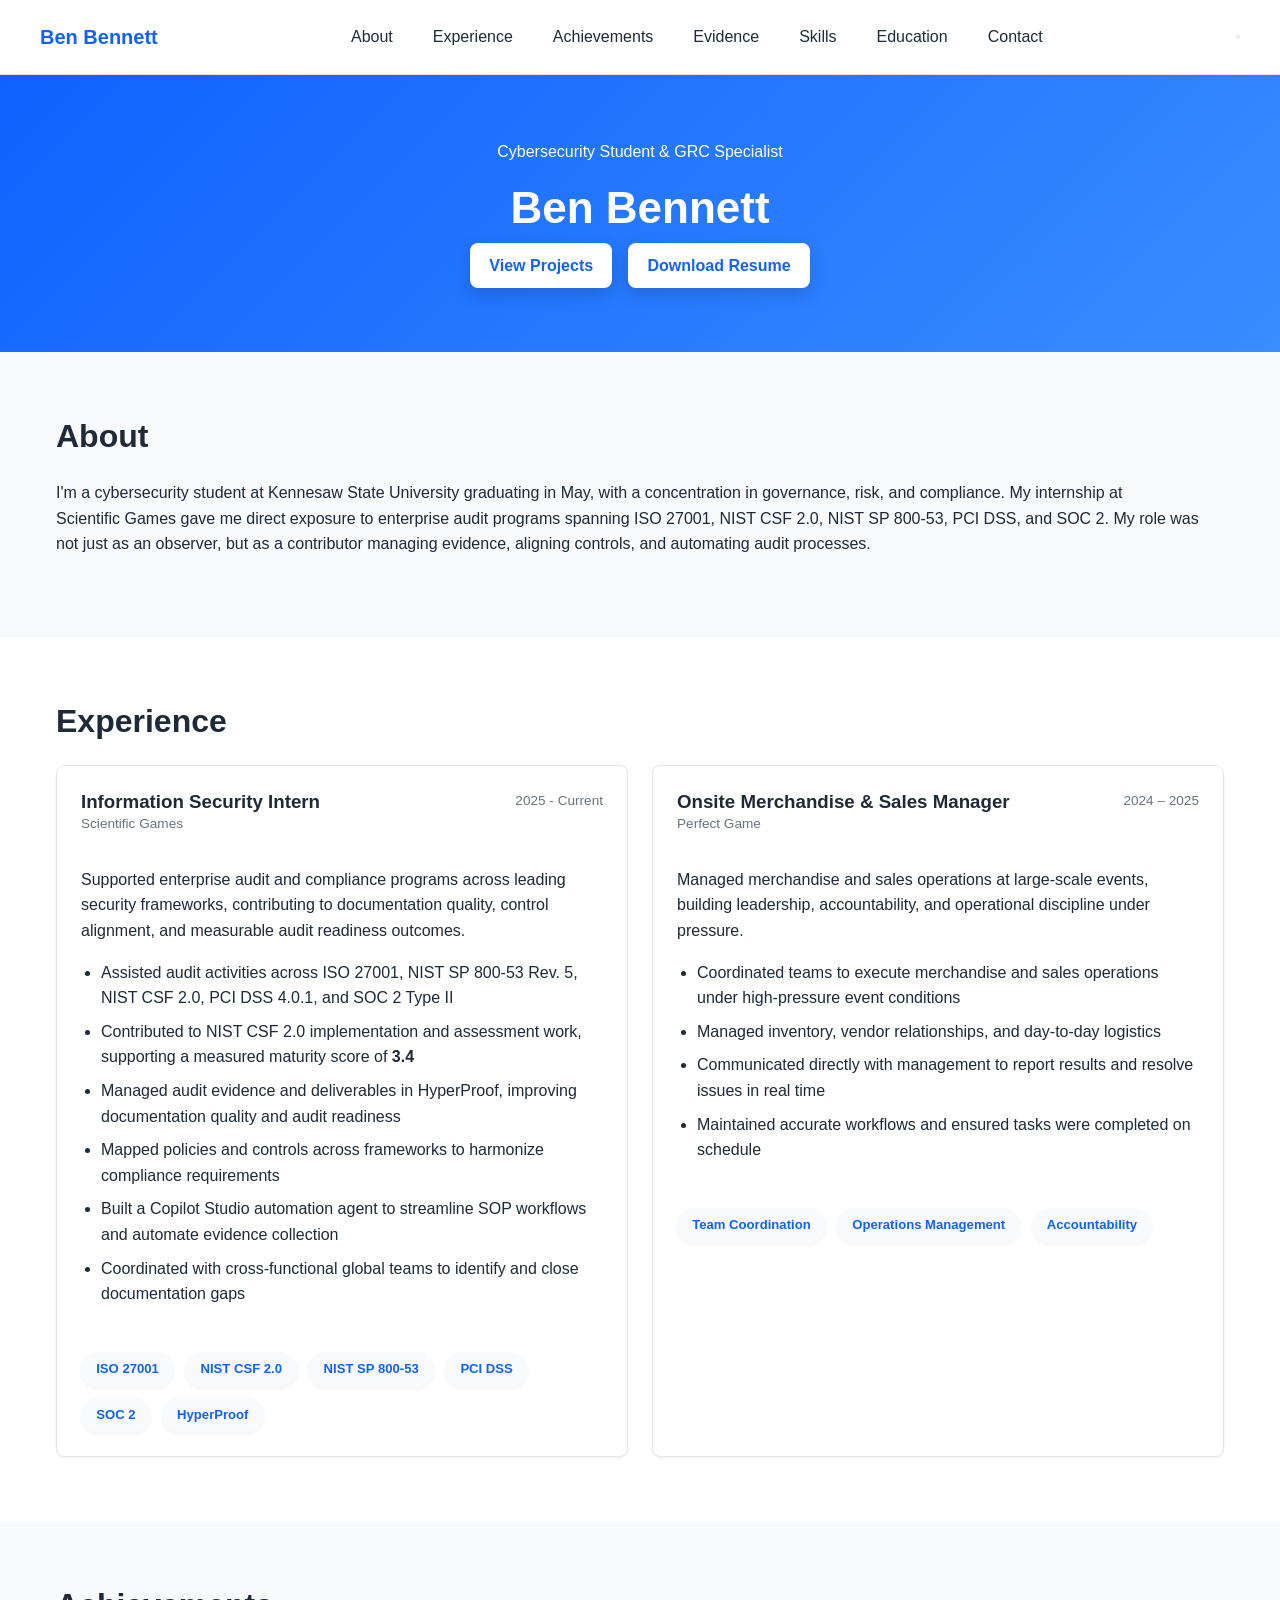
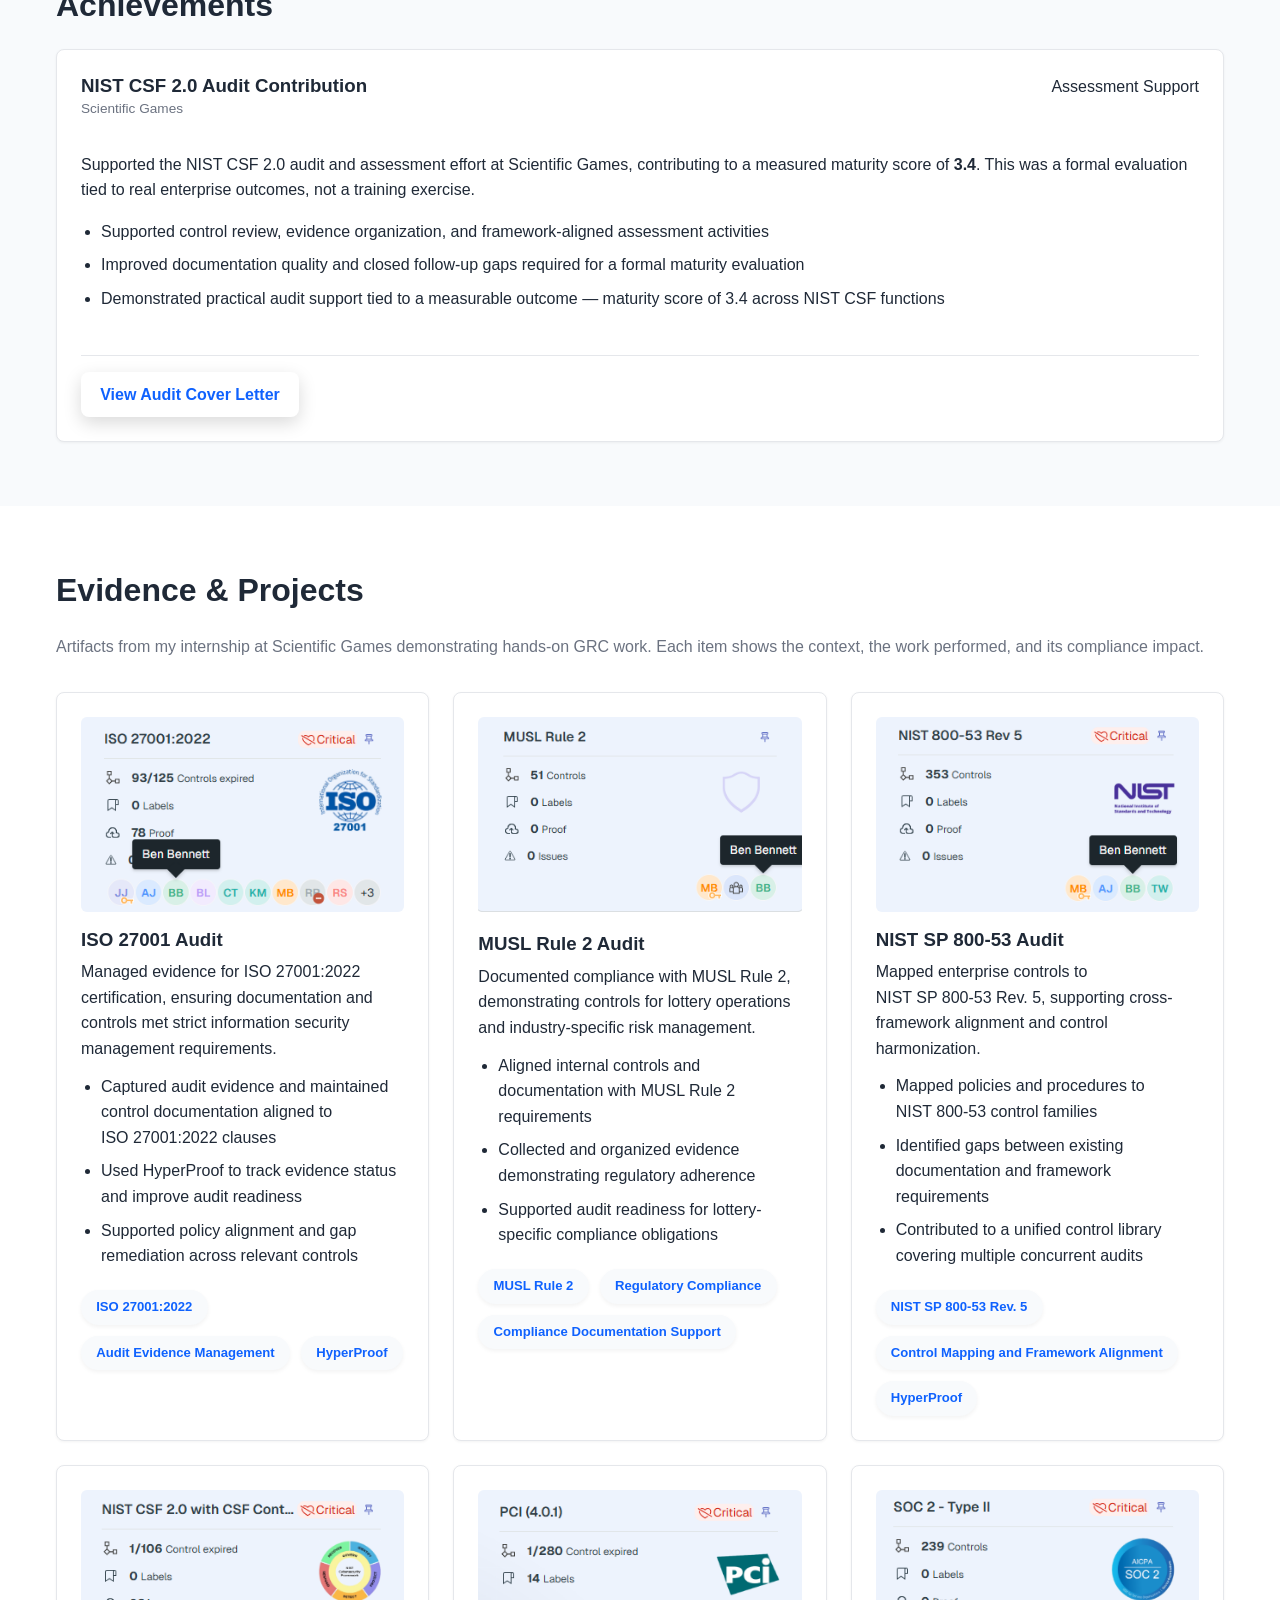
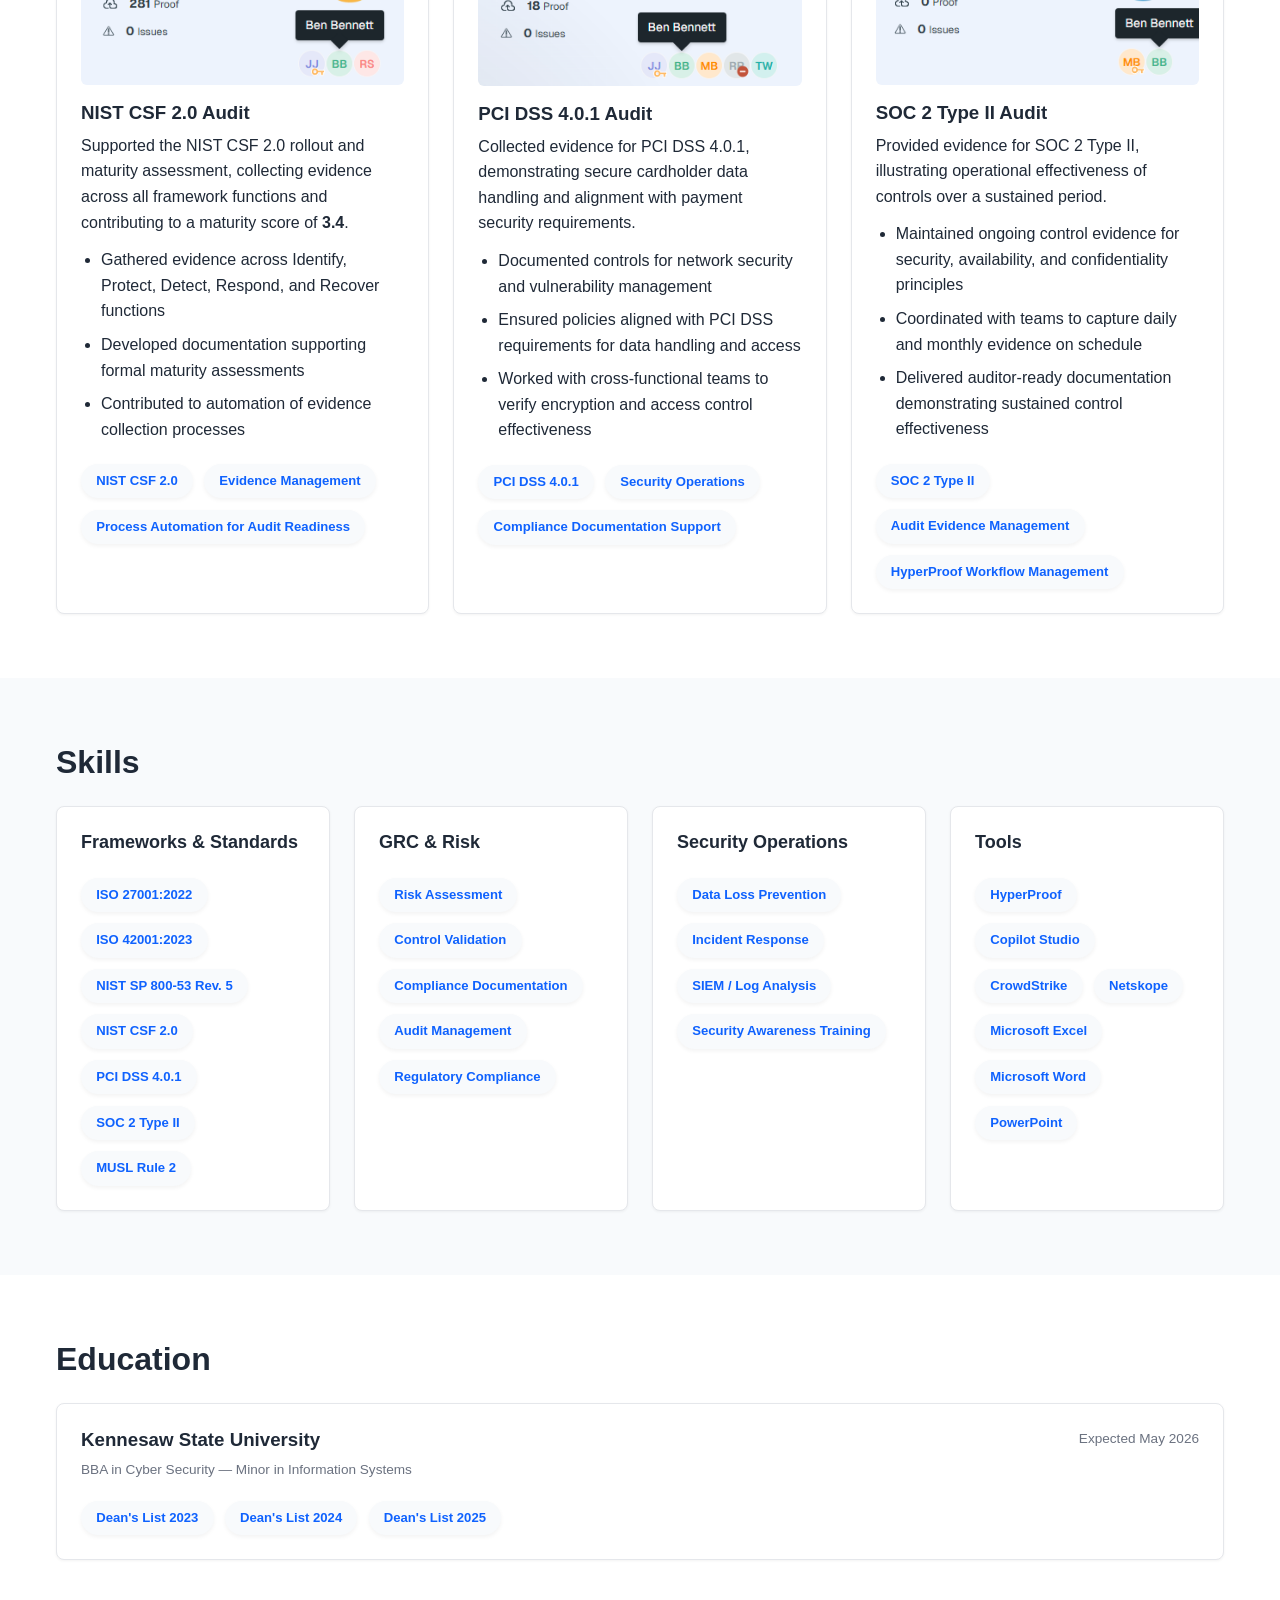
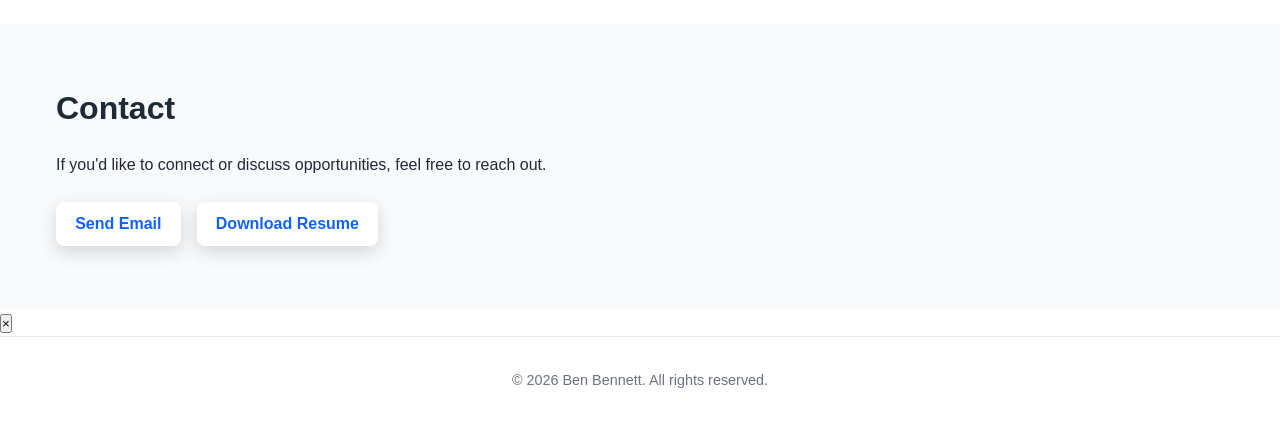
==== commit 23c4f67f: "Update content and link text in index.html Removed a paragraph about translating security requiremen" ====
--- a/index.html
+++ b/index.html
@@ -52,9 +52,6 @@
           <p>
             I'm a cybersecurity student at Kennesaw State University graduating in May, with a concentration in governance, risk, and compliance. My internship at Scientific&nbsp;Games gave me direct exposure to enterprise audit programs spanning ISO&nbsp;27001, NIST CSF&nbsp;2.0, NIST&nbsp;SP&nbsp;800‑53, PCI&nbsp;DSS, and SOC&nbsp;2. My role was not just as an observer, but as a contributor managing evidence, aligning controls, and automating audit processes.
           </p>
-          <p>
-            I translate complex security requirements into organized, measurable compliance work. I'm looking for a GRC analyst or compliance role where I can continue building on that foundation from day one.
-          </p>
         </div>
       </div>
     </section>
@@ -147,7 +144,7 @@
               <li>Demonstrated practical audit support tied to a measurable outcome — maturity score of 3.4 across NIST CSF functions</li>
             </ul>
             <div class="achievement-actions">
-              <a class="btn btn-primary" href="assets/NIST CSF 2.0 Audit Cover Letter - Redacted.pdf" target="_blank" rel="noopener">View Cover Letter</a>
+              <a class="btn btn-primary" href="assets/NIST CSF 2.0 Audit Cover Letter - Redacted.pdf" target="_blank" rel="noopener">View Audit Cover Letter</a>
             </div>
           </article>
 
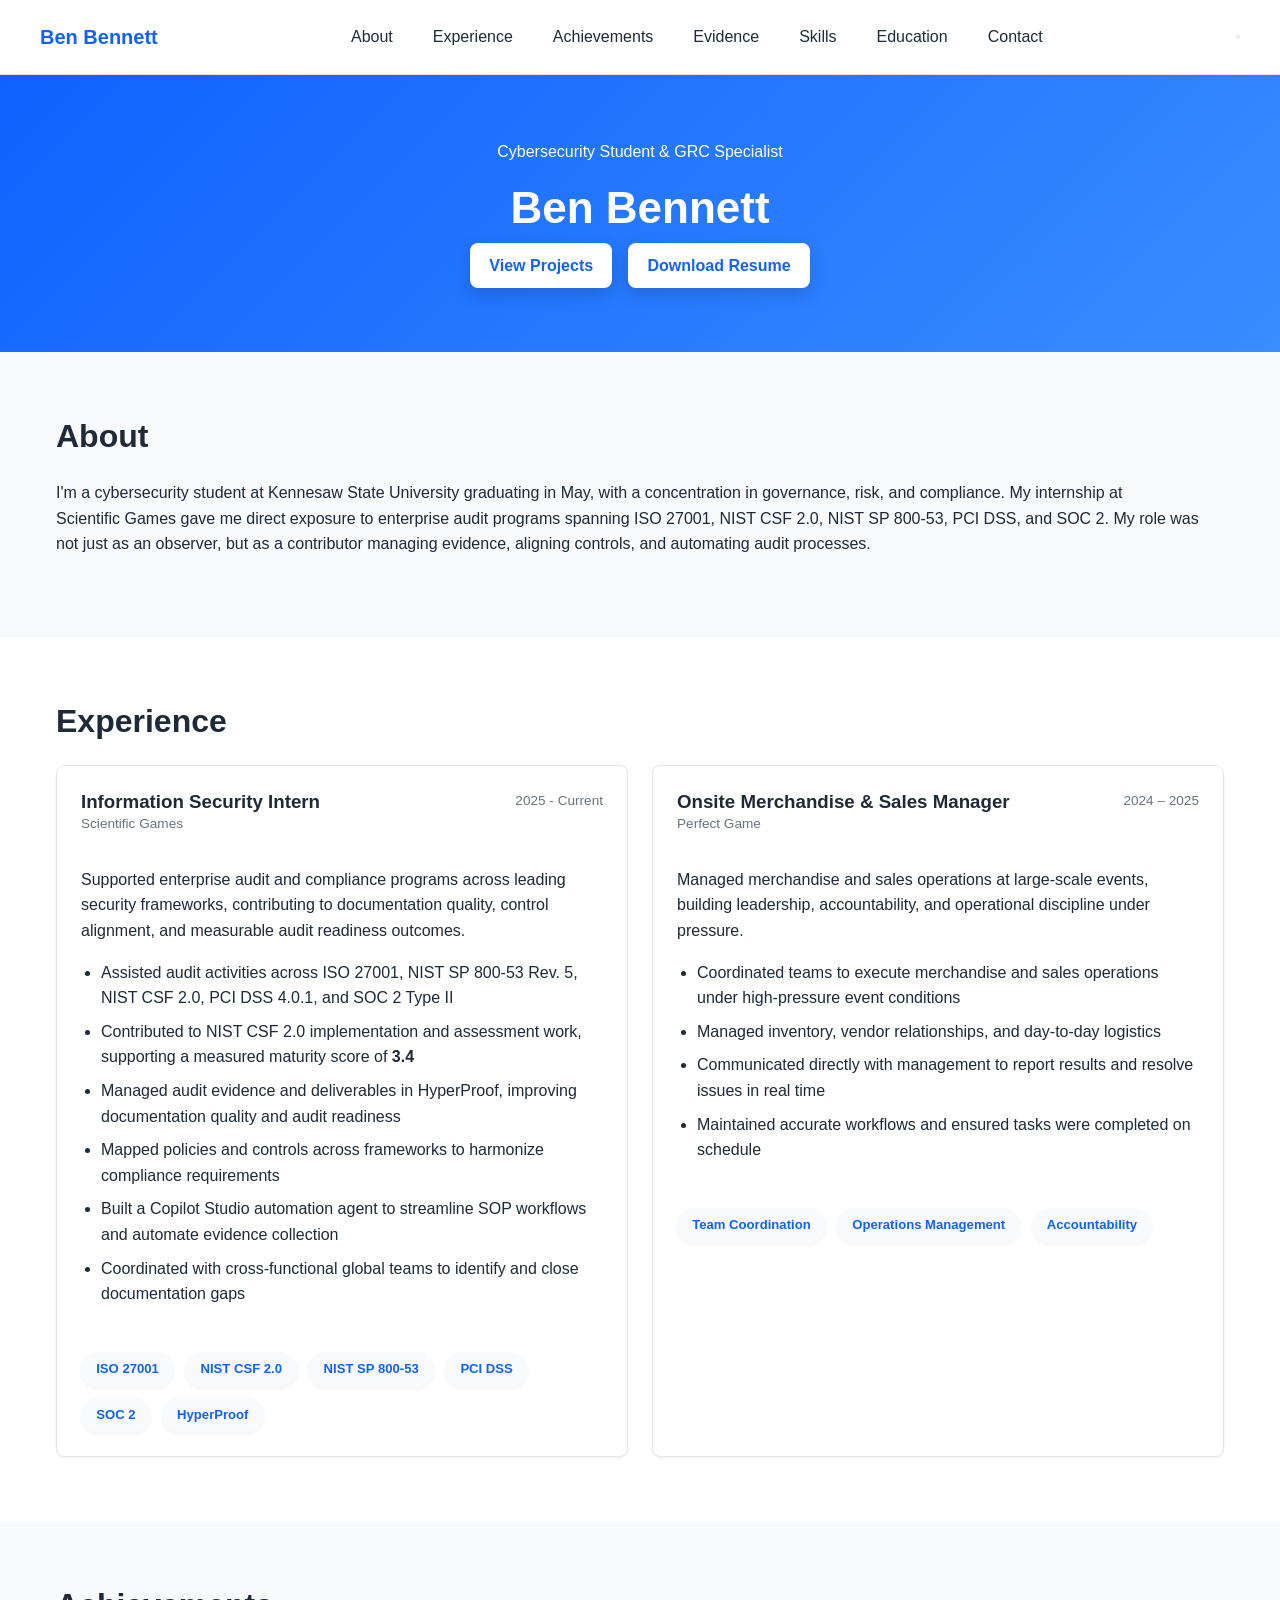
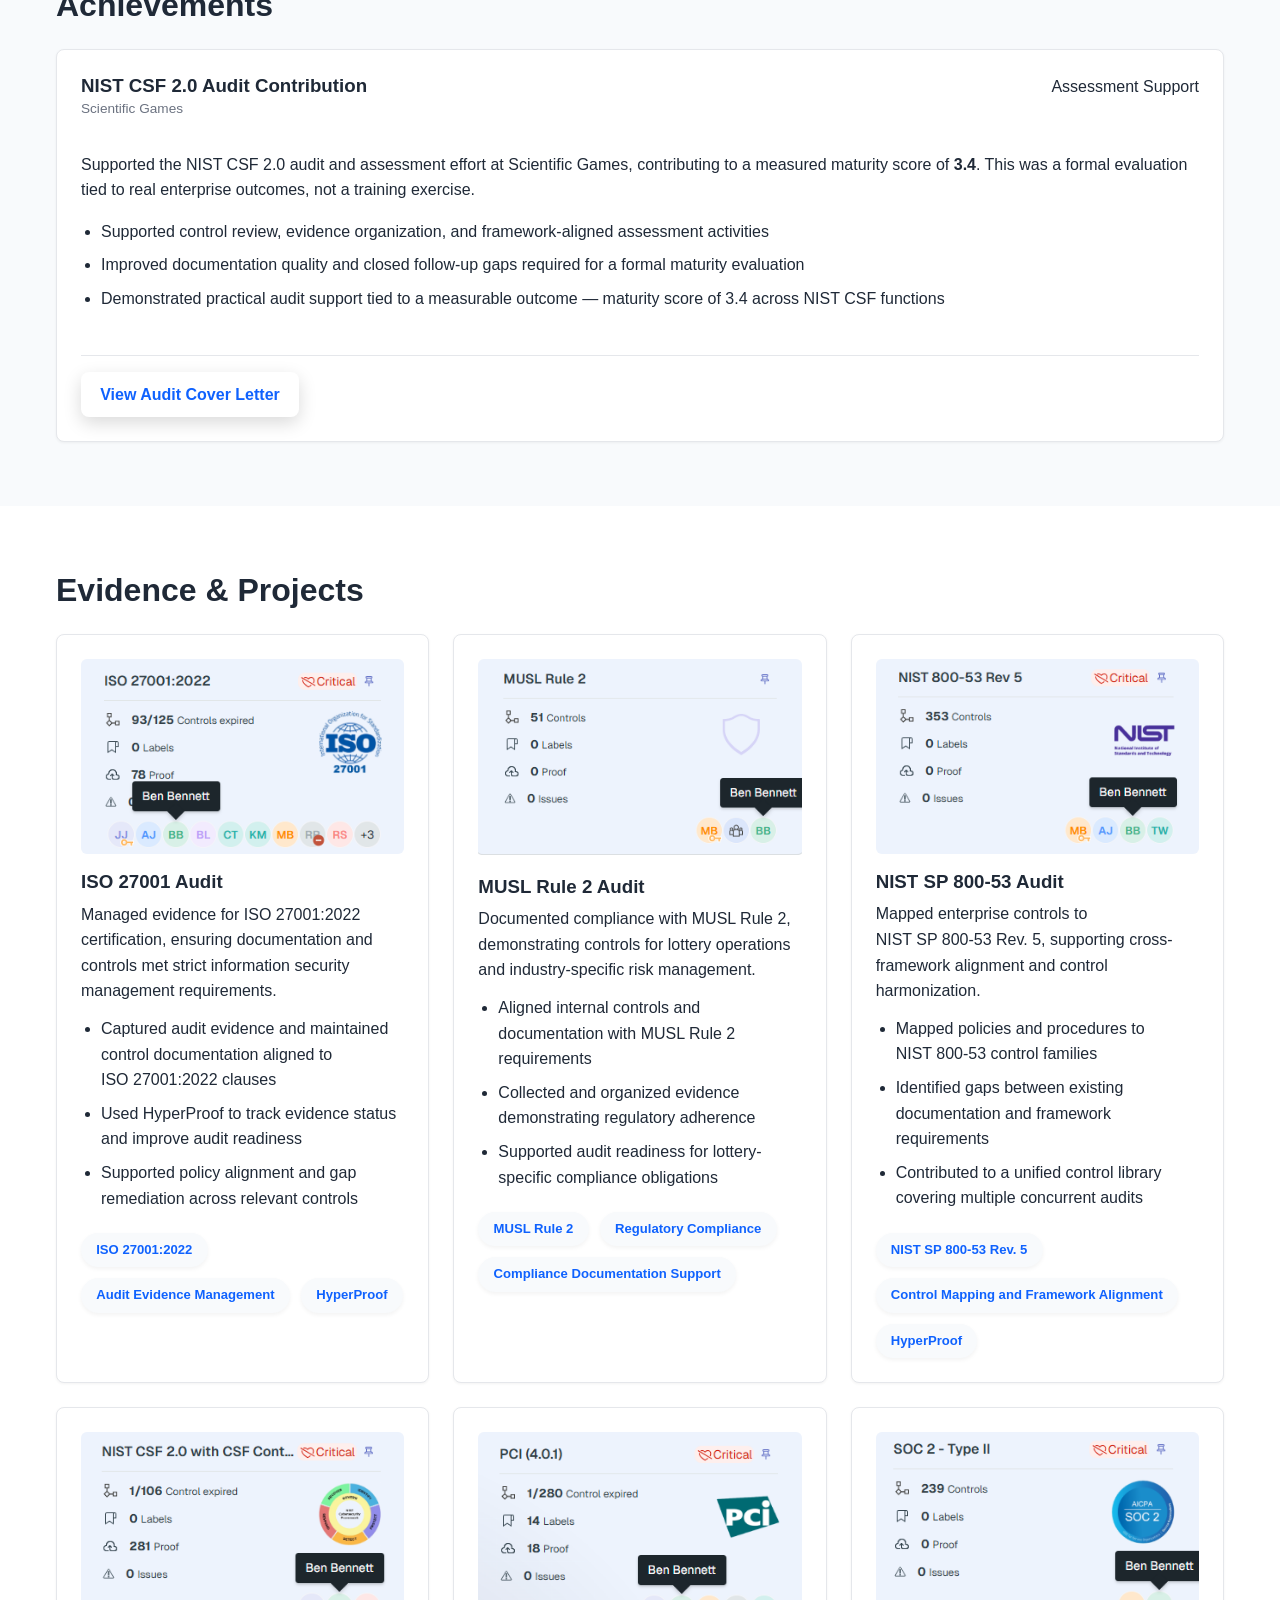
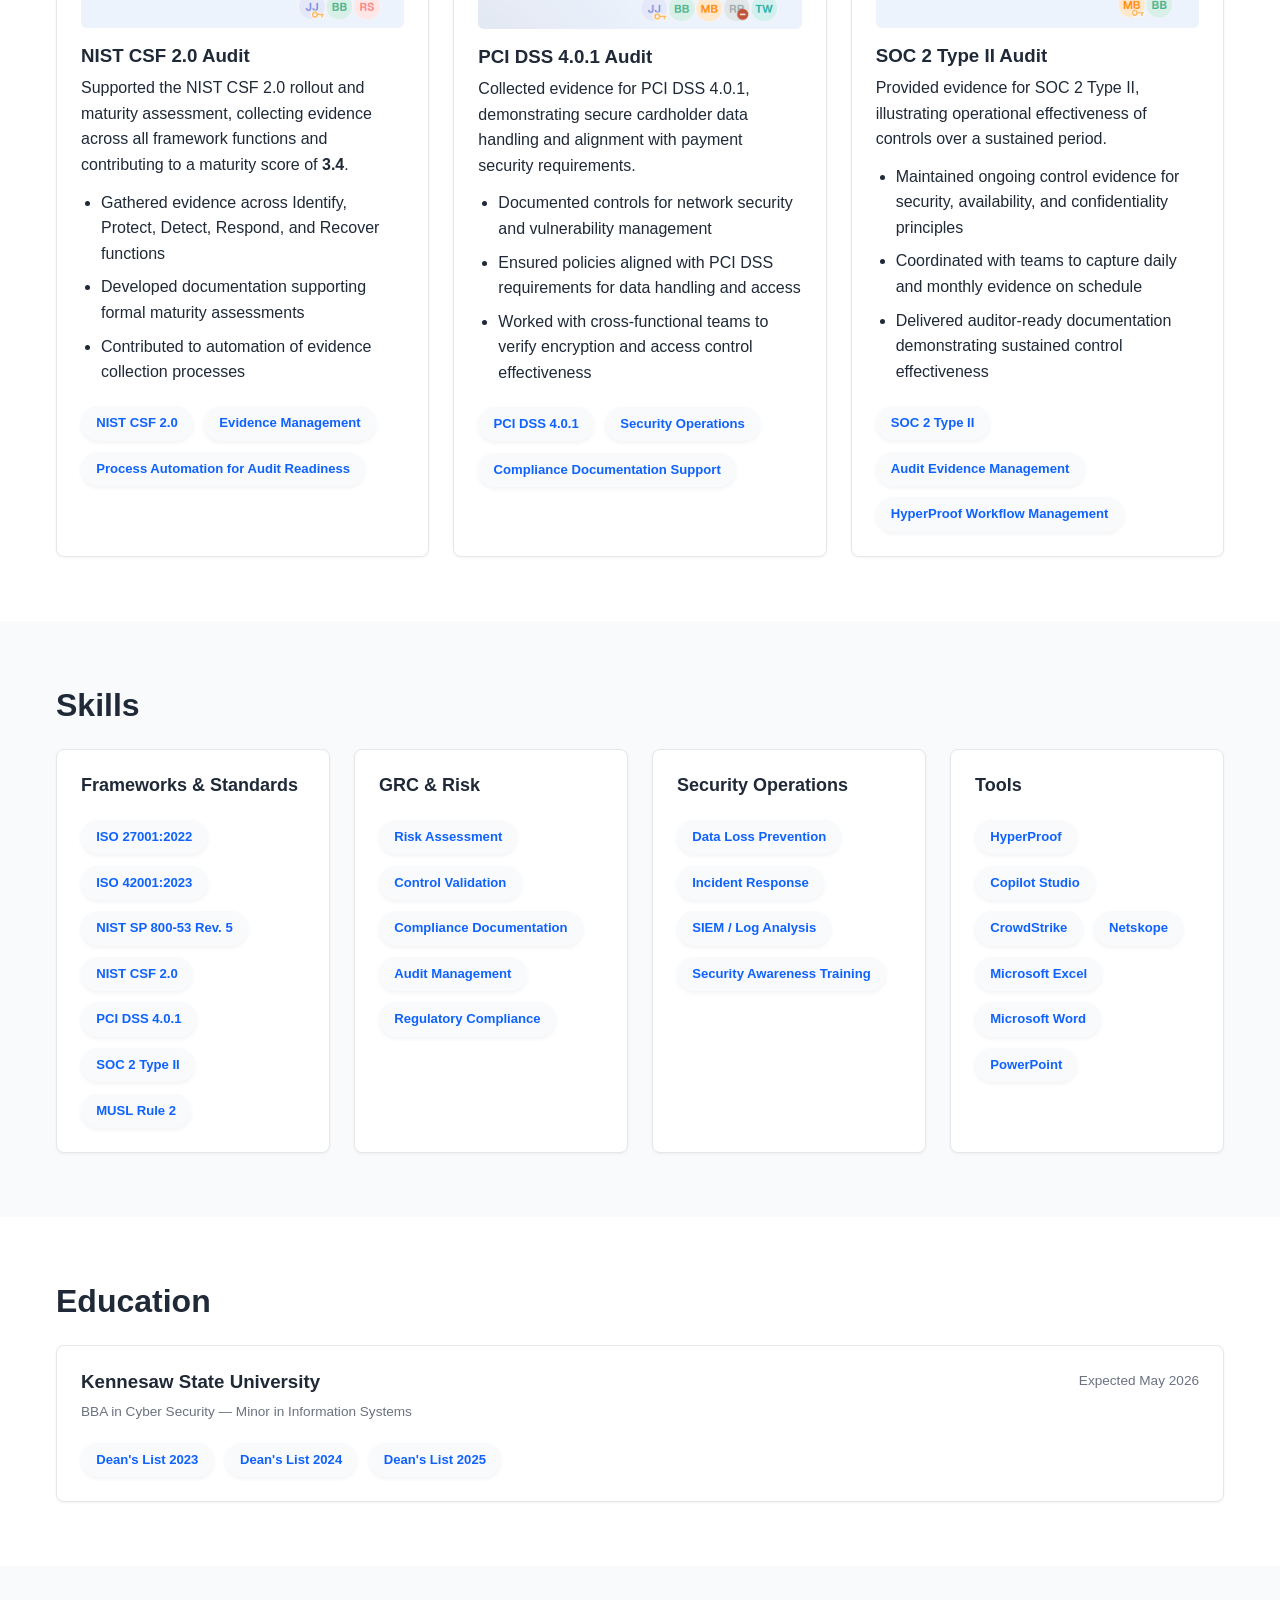
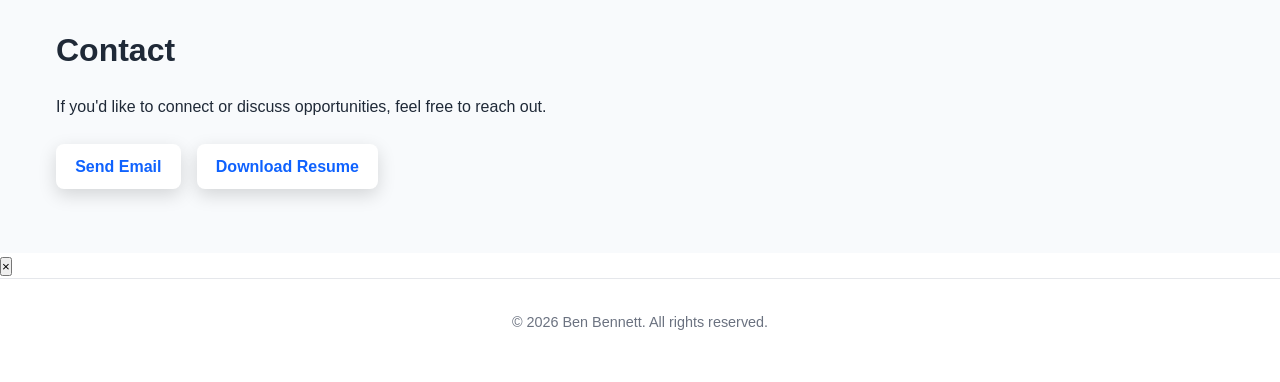
==== commit 78ad0fbc: "Remove intro paragraph from Evidence section Removed introductory paragraph from Evidence section." ====
--- a/index.html
+++ b/index.html
@@ -156,9 +156,6 @@
     <section id="evidence" class="section">
       <div class="container">
         <h2>Evidence &amp; Projects</h2>
-        <p class="section-intro">
-          Artifacts from my internship at Scientific Games demonstrating hands‑on GRC work. Each item shows the context, the work performed, and its compliance impact.
-        </p>
         <div class="evidence-grid">
 
           <!-- ISO 27001 -->
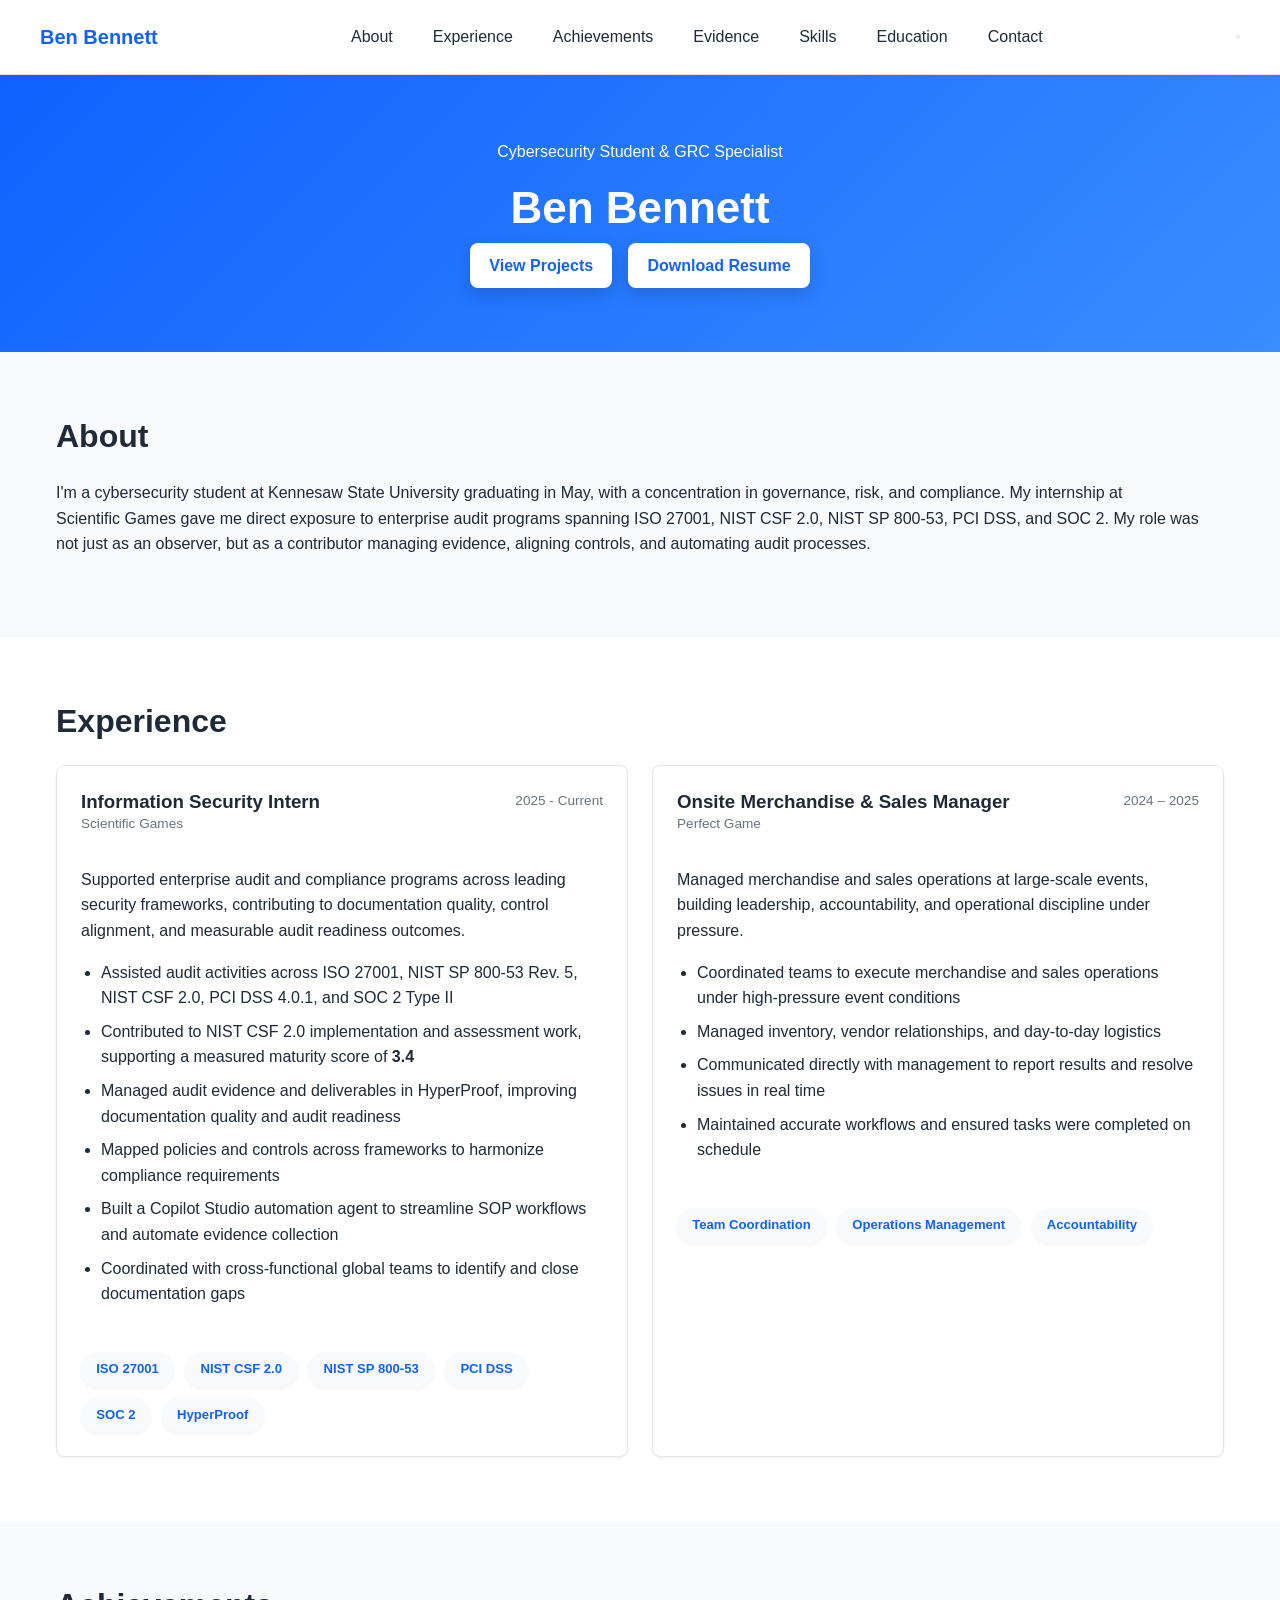
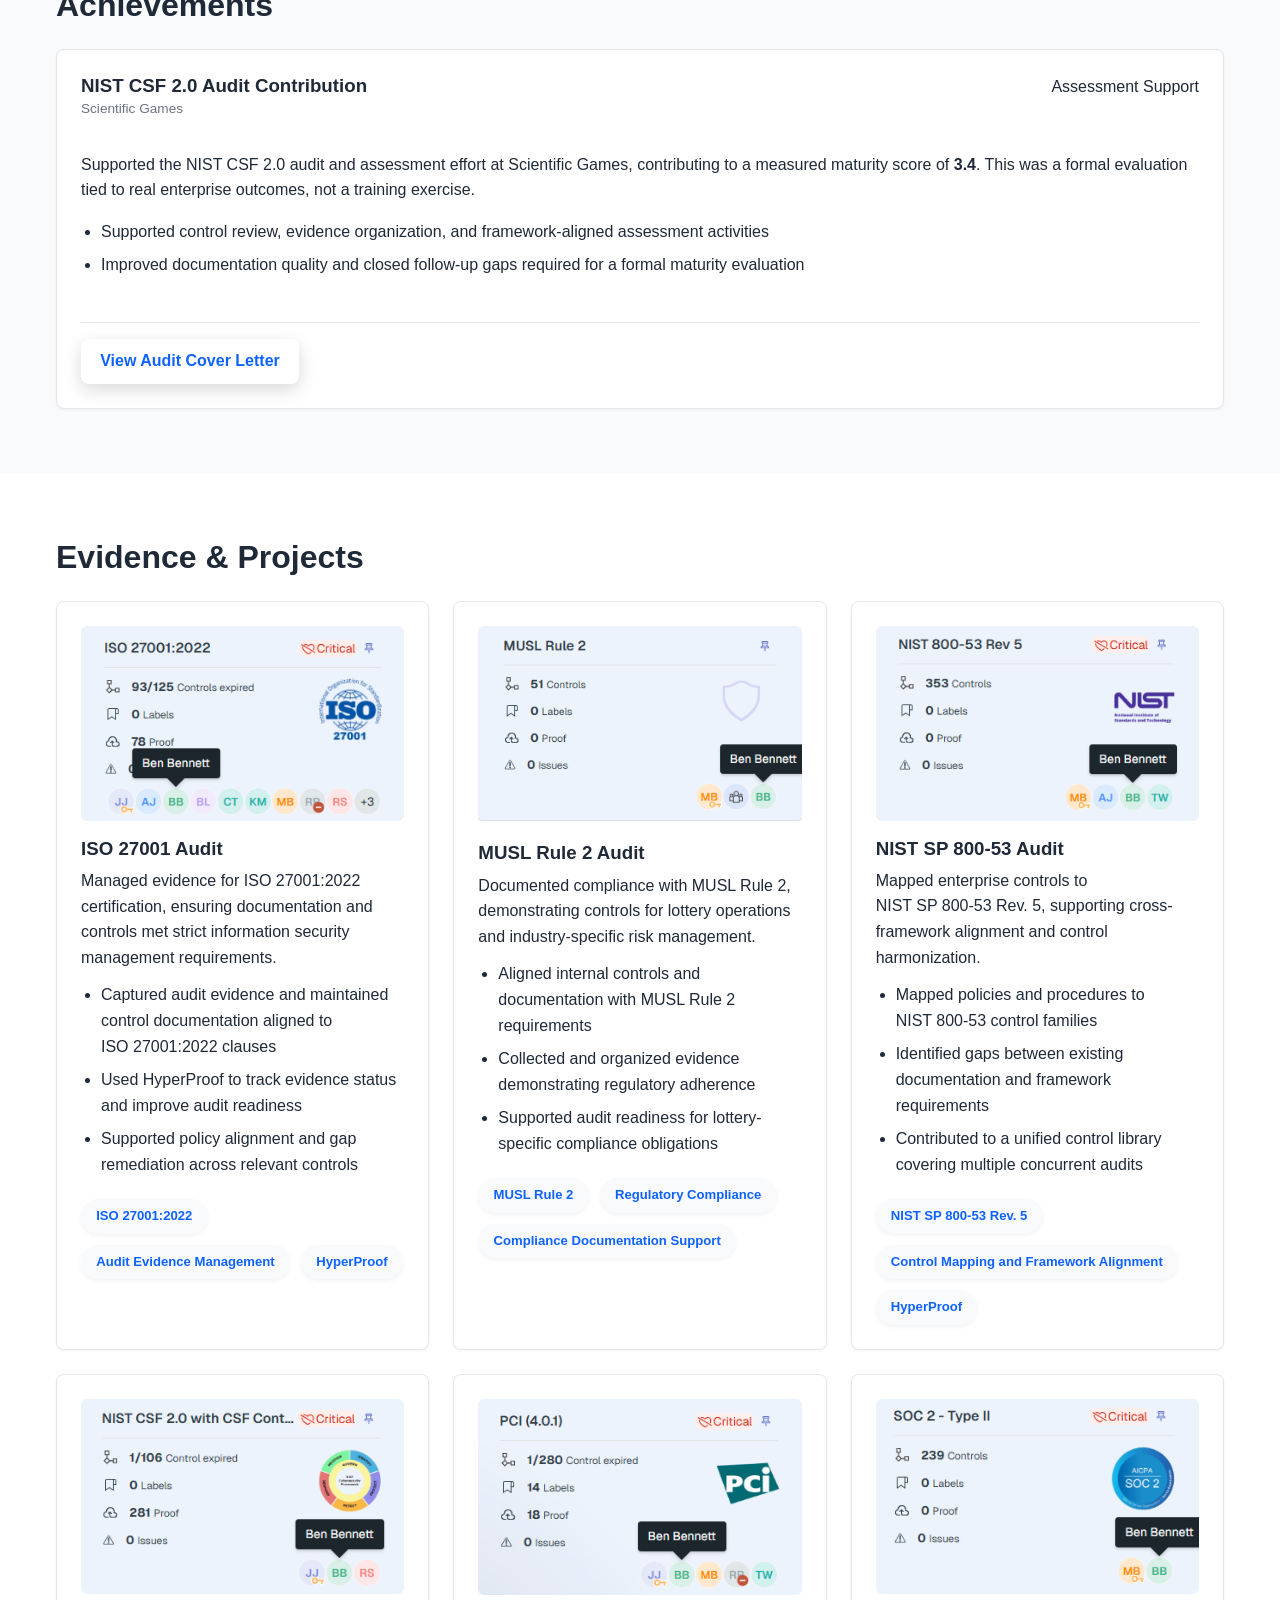
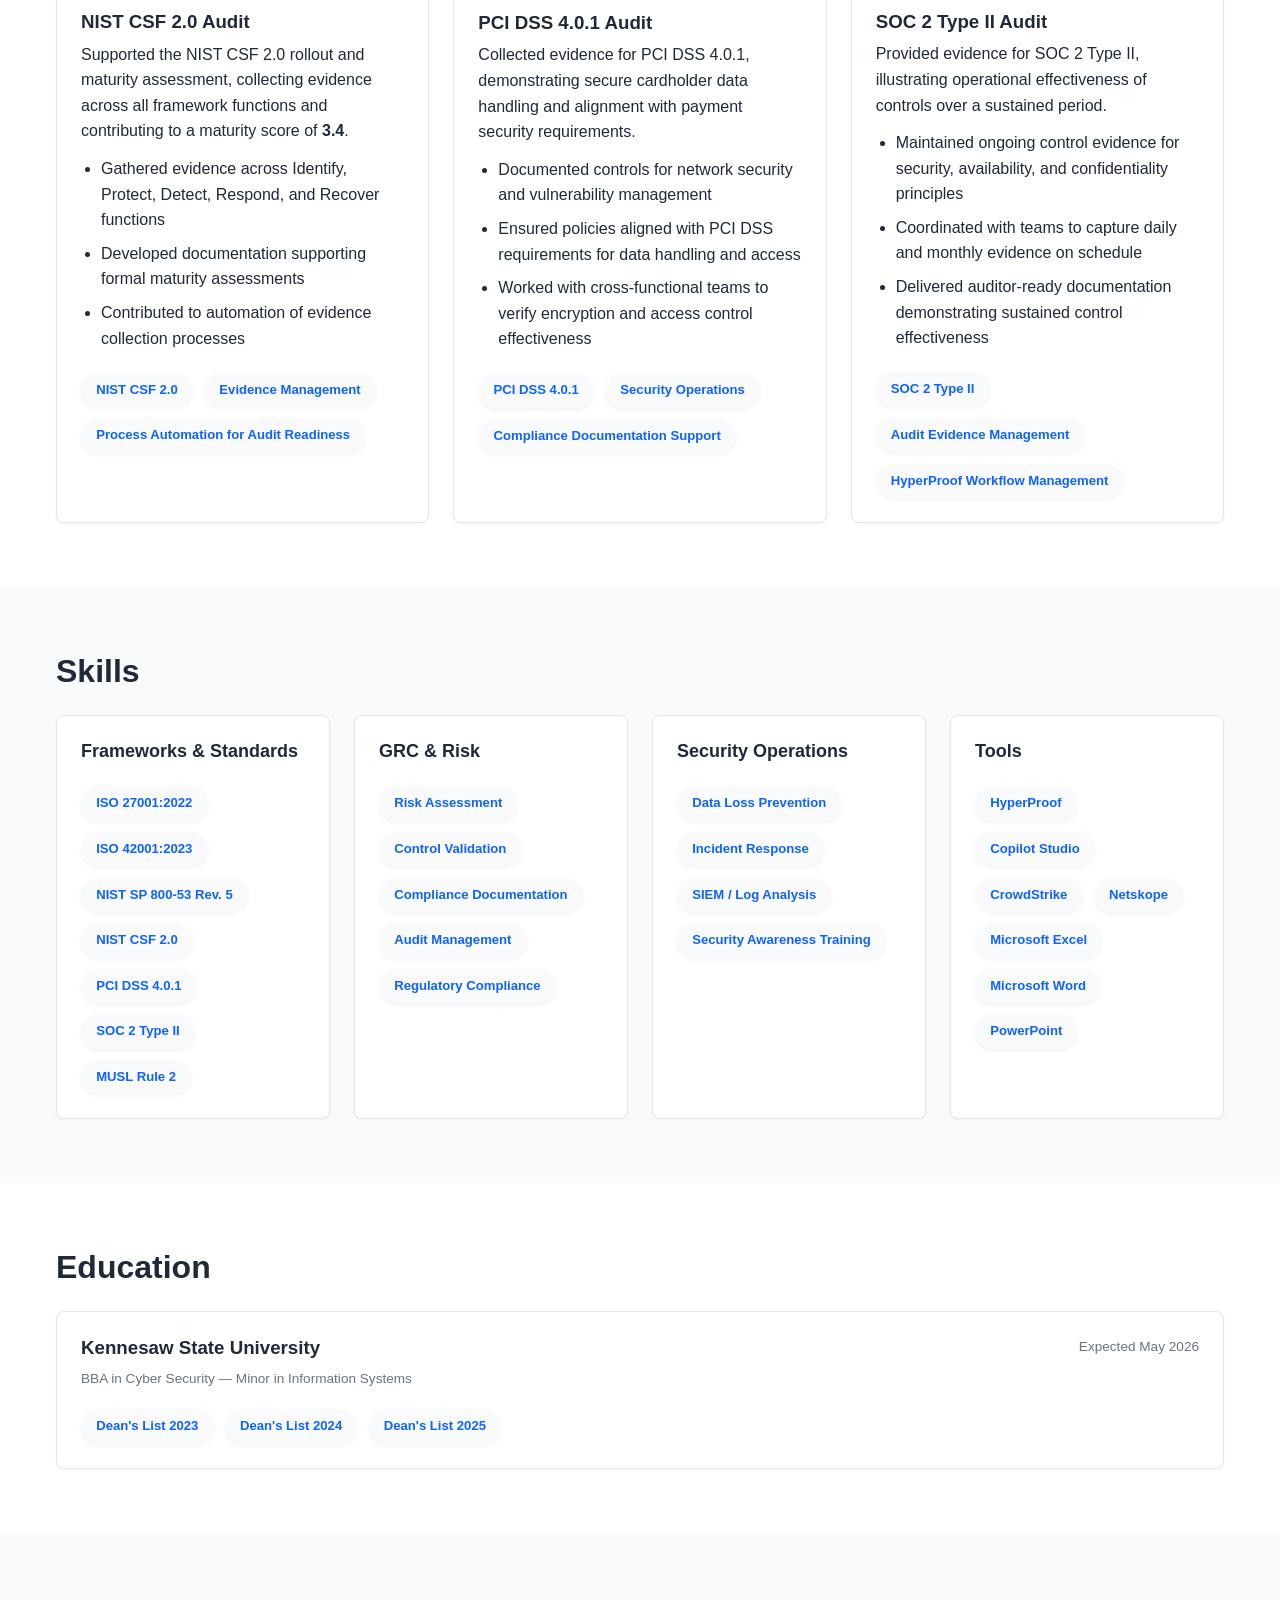
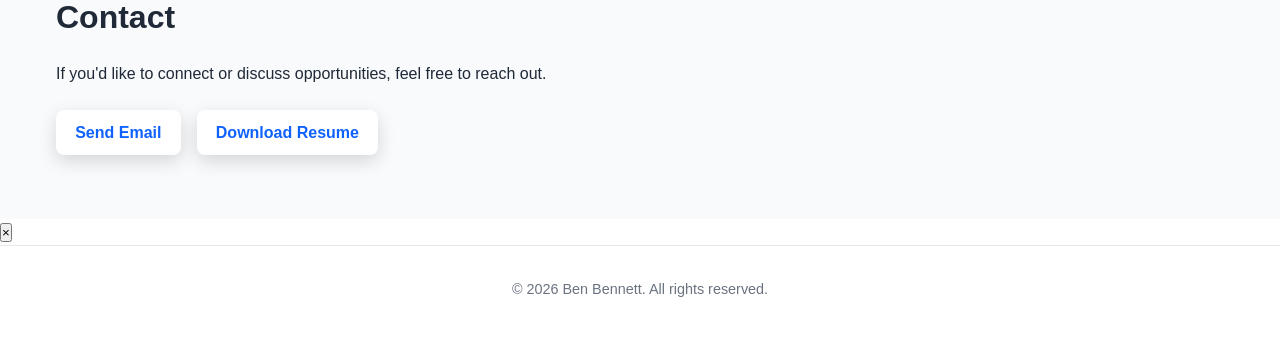
==== commit 71692176: "Remove audit support achievement from index.html Removed a specific achievement related to audit sup" ====
--- a/index.html
+++ b/index.html
@@ -141,7 +141,6 @@
             <ul class="experience-points">
               <li>Supported control review, evidence organization, and framework-aligned assessment activities</li>
               <li>Improved documentation quality and closed follow-up gaps required for a formal maturity evaluation</li>
-              <li>Demonstrated practical audit support tied to a measurable outcome — maturity score of 3.4 across NIST CSF functions</li>
             </ul>
             <div class="achievement-actions">
               <a class="btn btn-primary" href="assets/NIST CSF 2.0 Audit Cover Letter - Redacted.pdf" target="_blank" rel="noopener">View Audit Cover Letter</a>
